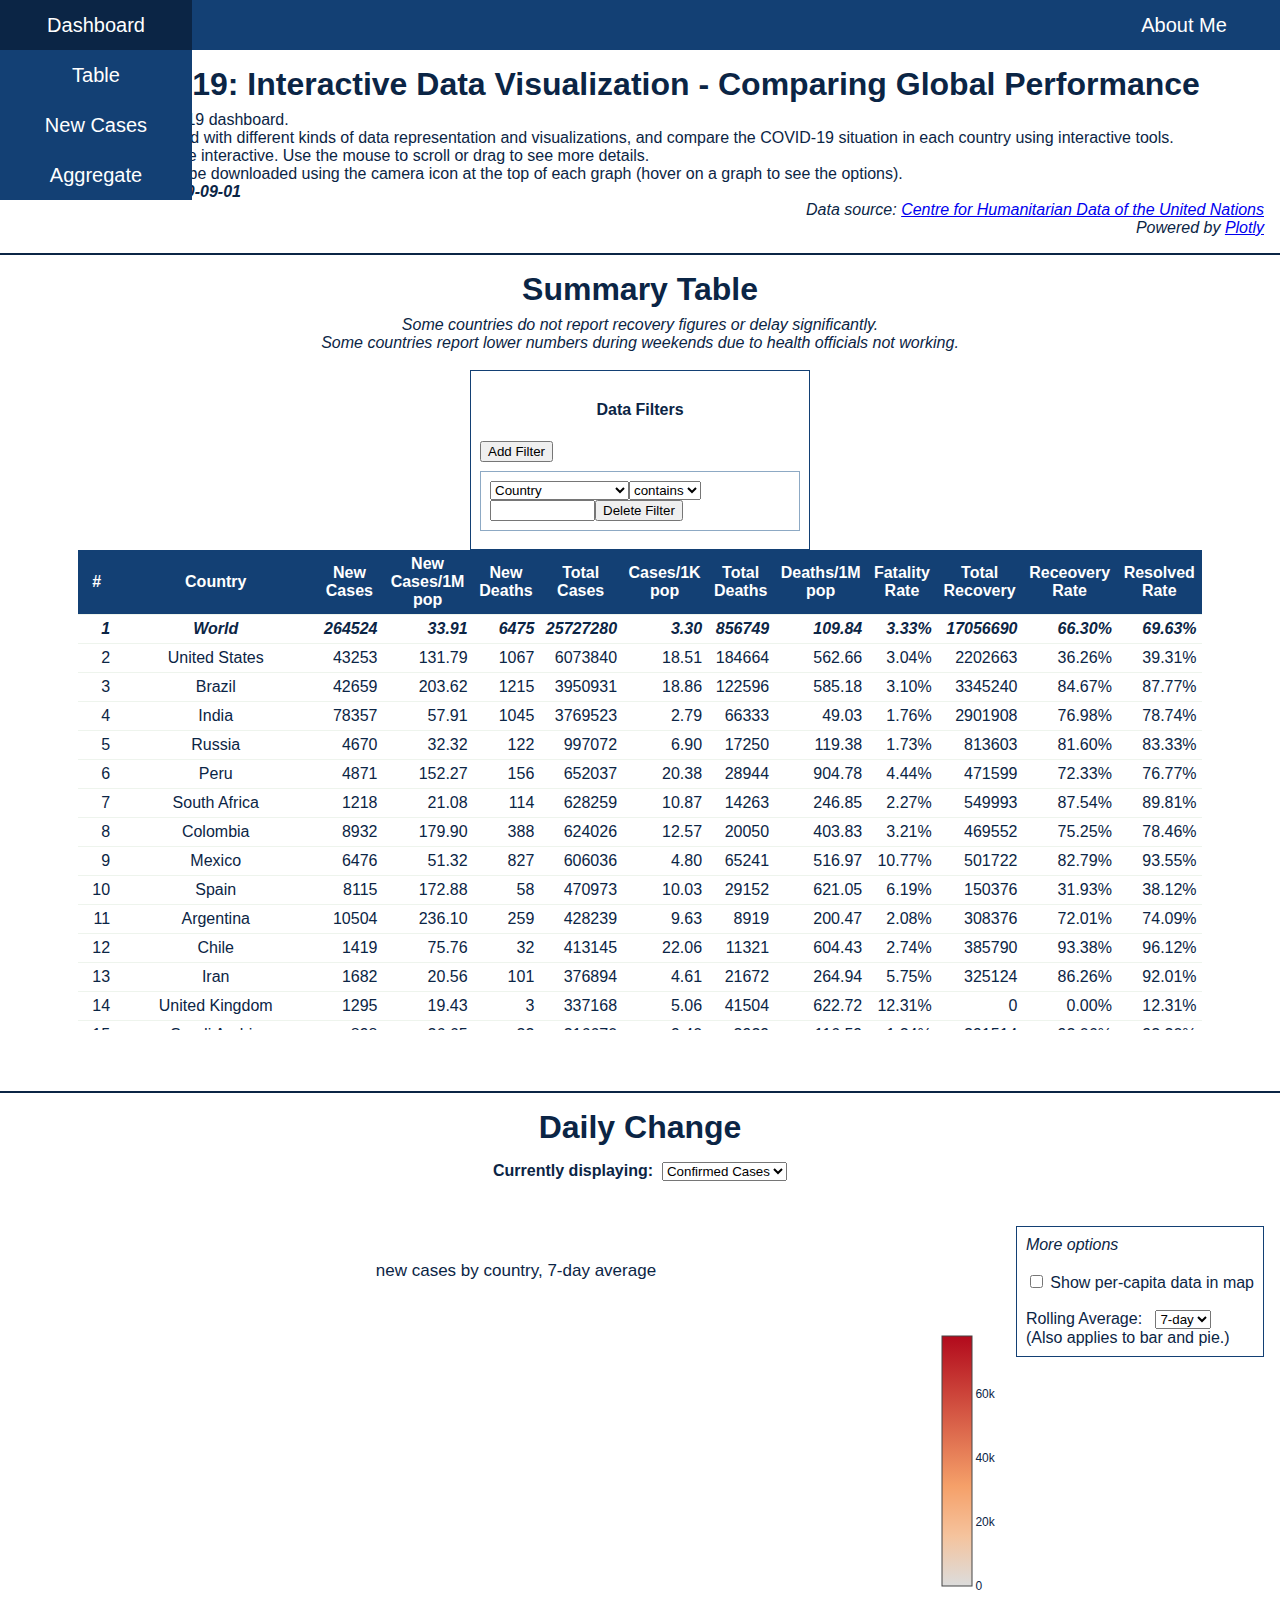
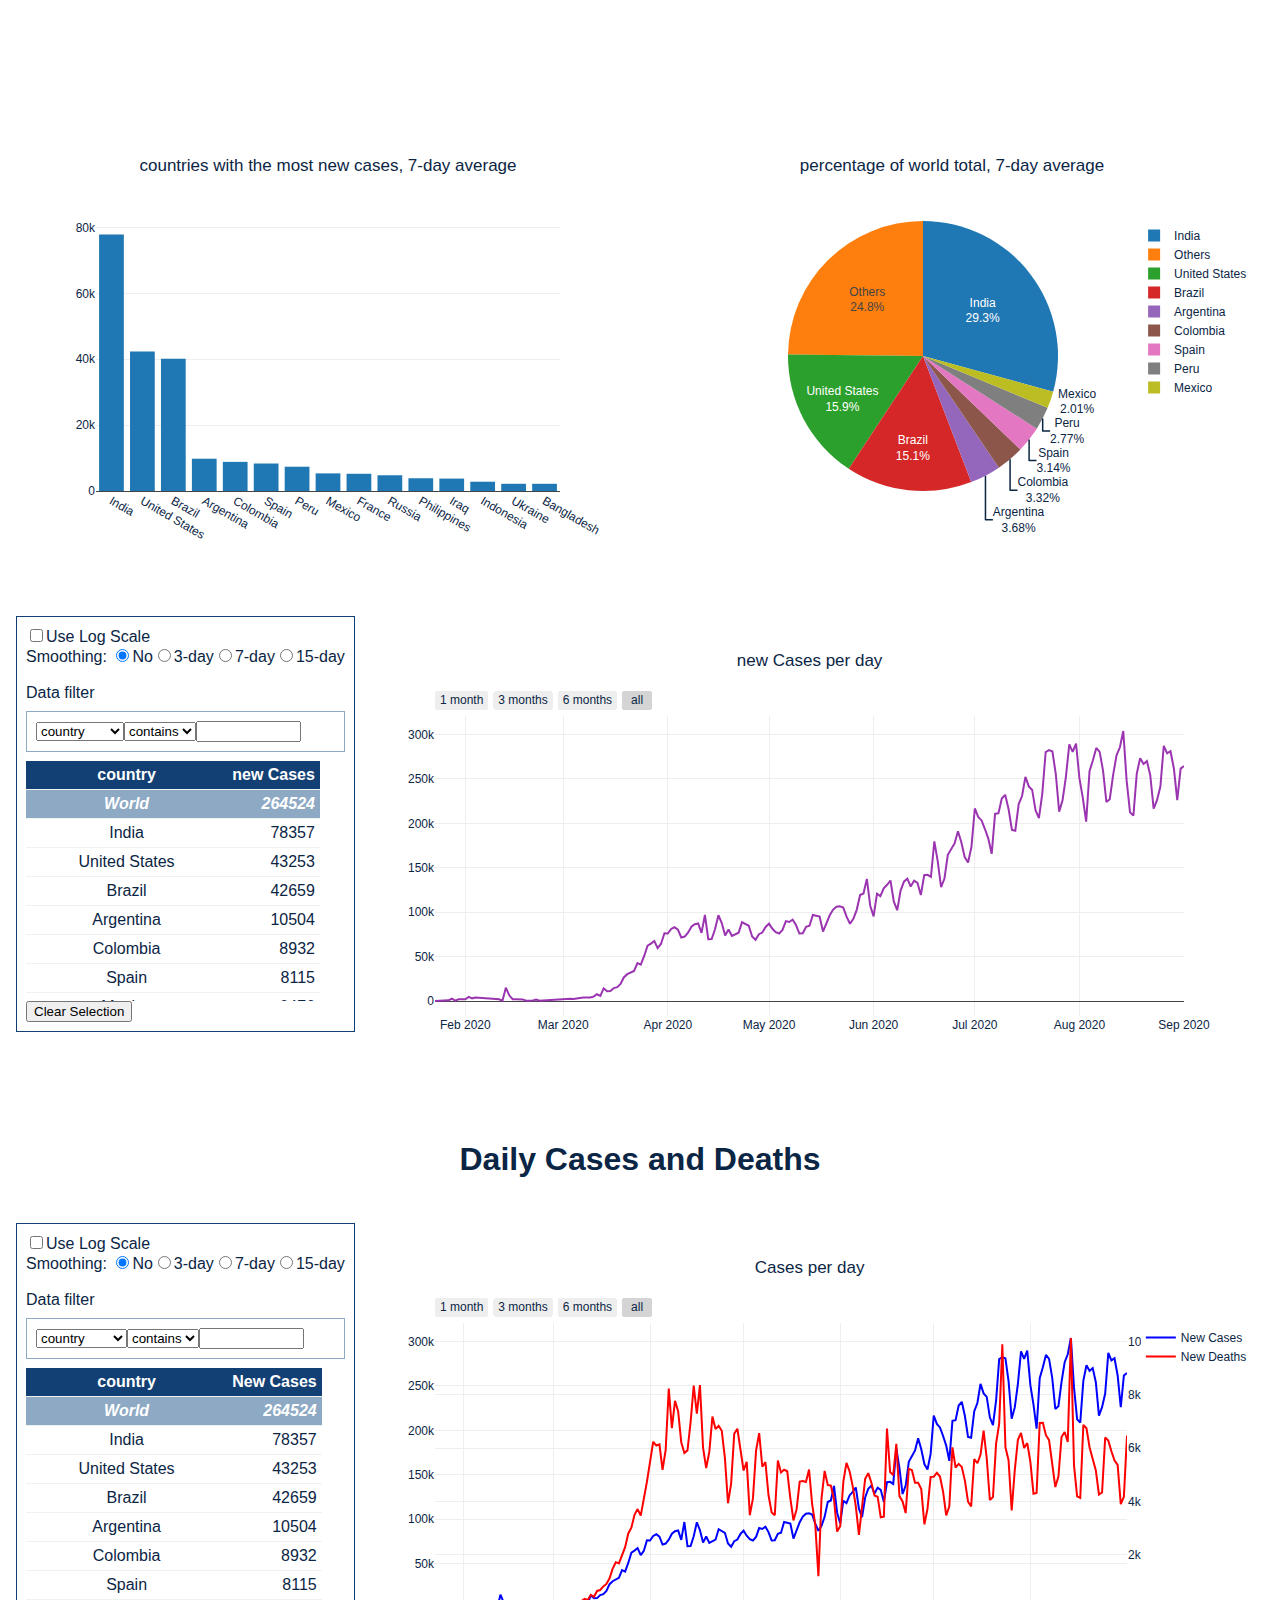
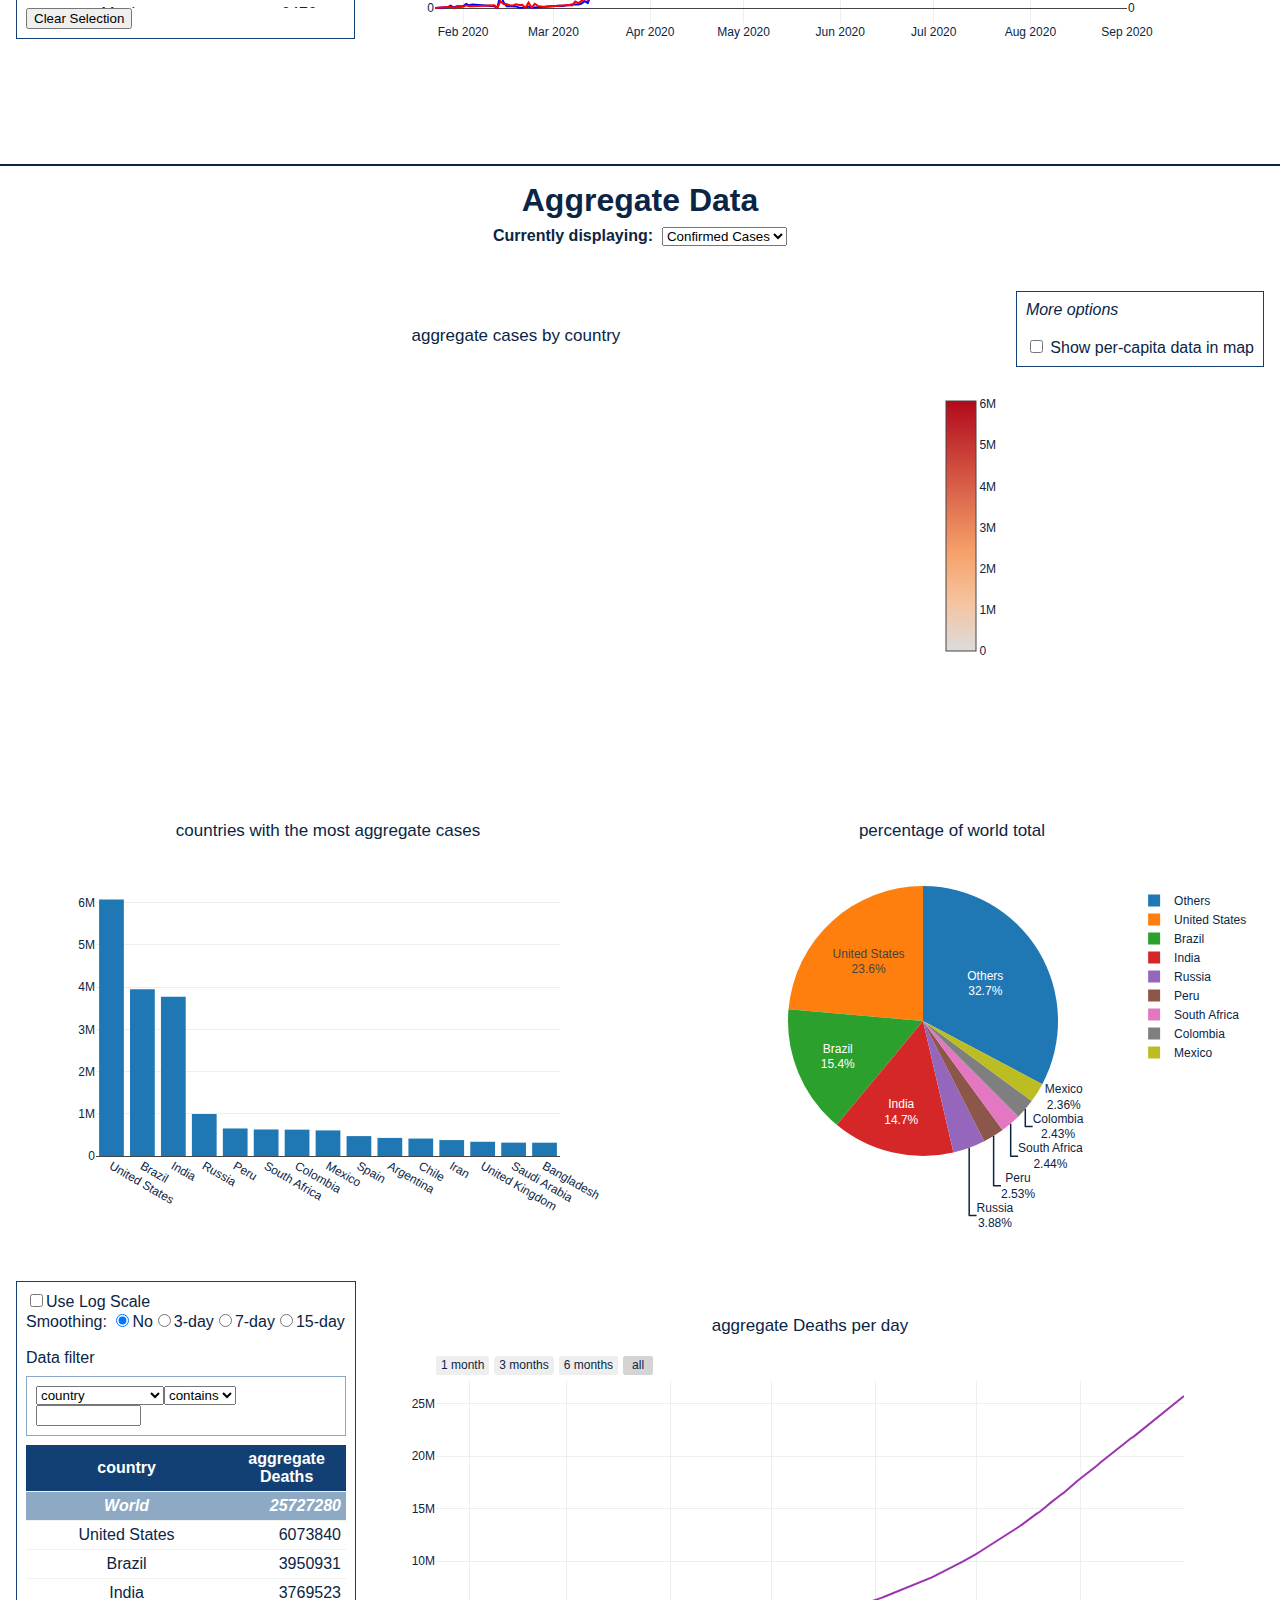
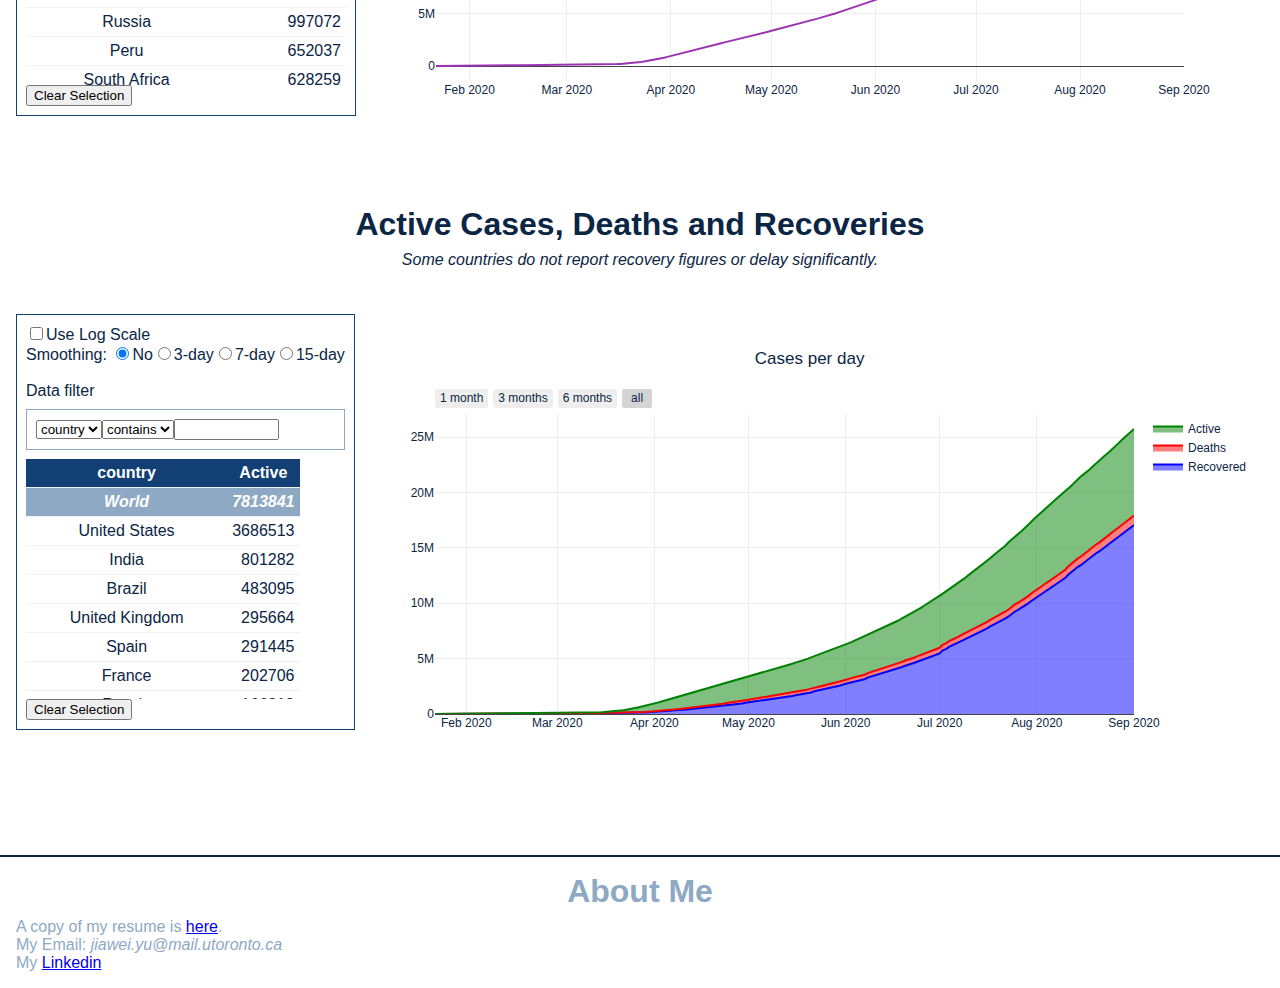
==== index.html @ 538306b4 "Update index.html" ====
<!DOCTYPE html>
<html lang="en">

<head>
    <meta charset="UTF-8">
    <meta name="description" content="Interactive COVID19 data visualization and comparison.">
    <meta name="keywords" content="COVID-19, COVID19, Coronavirus, dashboard, visualization">
    <meta name="author" content="Jiawei Yu">
    <meta name="viewport" content="width=device-width,initial-scale=1,maximum-scale=1,user-scalable=no">
    <link rel="icon" href="icon.png">

    <script src="covid/scripts/plotly-latest.min.js"></script>
    <script src="covid/scripts/helper-functions.js" defer></script>

    <script src="covid/scripts/data.js" defer></script>
    <script src="covid/scripts/view.js" defer></script>
    <script src="covid/scripts/control.js" defer></script>

    <script src="covid/data/data-collection.js" defer></script>
    <script src="covid/scripts/functions.js" defer></script>
    <script src="covid/scripts/dashboard.js" defer></script>
    <title>COVID Dashboard - Jiawei Yu</title>
</head>

<body>
    <div class='nav-menu'>
        <div class='dropdown'>
            <div class='menu-item dropdown-btn'><a href="#dashboard-header">Dashboard</a></div>

            <div class='dropdown-content'>
                <div class='menu-item'>
                    <a href="#section-table">Table</a>
                </div>
                <div class='menu-item'>
                    <a href="#new-cases-section">New Cases</a>
                </div>
                <div class='menu-item'>
                    <a href="#aggregate-cases-section">Aggregate</a>
                </div>
            </div>
        </div>

        <div class='menu-item flex-last'><a href="#about">About Me</a></div>
    </div>

    <section class='bottom-border content' id='dashboard-header'>
        <h1 class='text-center'>COVID-19: Interactive Data Visualization - Comparing Global Performance</h1>
        <div>
            Welcome to my COVID-19 dashboard. <br>
            Here you can play around with different kinds of data representation and visualizations,
            and compare the COVID-19 situation in each country using interactive tools. <br>
            Maps and line graphs are interactive. Use the mouse to scroll or drag to see more details. <br>
            Customized graphs can be downloaded using the camera icon at the top of each graph (hover on a graph to see
            the options).
        </div>
        <div class='text-italics text-bold' id='footer-1'></div>

        <div class='text-right text-italics'>
            Data source: <a href='https://data.humdata.org/'>Centre for Humanitarian Data of the United Nations</a>
        </div>
        <div class='text-right text-italics'>
            Powered by <a href='https://plotly.com/javascript/'>Plotly</a>
        </div>
    </section>


    <section class='bottom-border content' id='section-table'>
        <h1 class='text-center'>Summary Table</h1>
        <div class='text-center text-italics''>Some countries do not report recovery figures or delay significantly.</div>
        <div class=' text-center text-italics''>
            Some countries report lower numbers during weekends due to health officials not working.
        </div>

        <section class='config-table-area flex-display center'>
            <div class='graph-config' , id='summary-table-config'>
                <h4 style='text-align: center;'>Data Filters</h4>
                <div>
                    <button id='add-table-filter'>Add Filter</button>
                </div>
            </div>

            <div class='table-area scroll-y height480'>
                <table class='regions-table' id='summary-table'></table>
            </div>
        </section>
    </section>


    <!-- New Cases -->
    <section class='bottom-border content' id='new-cases-section'>
        <h1 class='text-center'>Daily Change</h1>

        <div class='text-bold center top-bottom-margin'>
            Currently displaying: &nbsp;
            <select id='new-cases-section-select'>
                <option value='confirmed' selected>Confirmed Cases</option>
                <option value='deaths'>Deaths</option>
            </select>
        </div>

        <section class='plotting flex-display'>
            <div class='flex-grow' id='new-cases-choropleth'></div>

            <div class='graph-config'>
                <div class='text-italics'>
                    More options
                </div>
                <br>
                <div>
                    <input id='new-cases-per-capita-toggle' type='checkbox'>
                    <label for='new-cases-per-capita-toggle'>Show per-capita data in map</label>
                    </input>
                </div>
                <br>
                <div>
                    Rolling Average: &nbsp;
                    <select id='new-cases-smoothing-select'>
                        <option value='7' selected>7-day</option>
                        <option value='1'>No</option>
                    </select> <br>
                    (Also applies to bar and pie.)
                </div>
            </div>
        </section>

        <section class='plotting flex-display'>
            <div class='flex-grow' id='new-cases-bar'></div>
            <div class='flex-grow' id='new-cases-pie'></div>
        </section>

        <section class="plotting flex-display">
            <div class='graph-config' id='new-cases-graph-options'></div>
            <div class='flex-grow height480' id='new-cases-lines'></div>
        </section>

        <h1 class='text-center'>Daily Cases and Deaths</h1>
        <section class="plotting flex-display">
            <div class='graph-config' id='new-cases-multi-lines-graph-options'></div>
            <div class='flex-grow height480' id='new-cases-multi-lines'></div>
        </section>

    </section>


    <!-- Aggregate Cases -->
    <section class='bottom-border content' id='aggregate-cases-section'>
        <h1 class='text-center'>Aggregate Data</h1>

        <div class='text-bold center'>
            Currently displaying: &nbsp;
            <select id='aggregate-cases-section-select'>
                <option value='confirmed' selected>Confirmed Cases</option>
                <option value='deaths'>Deaths</option>
            </select>
        </div>

        <section class='plotting flex-display'>
            <div class='flex-grow' id='aggregate-cases-choropleth'></div>

            <div class='graph-config'>
                <div class='text-italics'>
                    More options
                </div>
                <br>
                <div>
                    <input id='aggregate-cases-per-capita-toggle' type='checkbox'>
                    <label for='aggregate-cases-per-capita-toggle'>Show per-capita data in map</label>
                    </input>
                </div>
            </div>
        </section>

        <section class='plotting flex-display'>
            <div class='flex-grow' id='aggregate-cases-bar'></div>
            <div class='flex-grow' id='aggregate-cases-pie'></div>
        </section>

        <section class="plotting flex-display">
            <div class='graph-config' id='aggregate-cases-graph-options'></div>
            <div class='flex-grow height480' id='aggregate-cases-lines'></div>
        </section>

        <h1 class='text-center'>Active Cases, Deaths and Recoveries</h1>
        <div class='text-center text-italics''>Some countries do not report recovery figures or delay significantly.</div>
        <section class="plotting flex-display">
            <div class=' graph-config' id='aggregate-cases-multi-lines-graph-options'></div>
            <div class='flex-grow height480' id='aggregate-cases-multi-lines'></div>
        </section>

    </section>


    <!-- About -->
    <section class='content about' id='about'>
        <h1 class='text-center'>About Me</h1>
        A copy of my resume is <a href='Resume.pdf' target="_blank">here</a>.
        <br>
        My Email: <span class='text-italics'> jiawei.yu@mail.utoronto.ca</span>
        <br>
        My <a href='https://www.linkedin.com/in/charlieyu7/' target="_blank">Linkedin</a>
    </section>

</body>

<link rel="stylesheet" href="css/styles.css">
<link rel="stylesheet" href="css/menu.css">
<link rel="stylesheet" href="css/covid.css">

</html>
---- css/styles.css ----
:root {
    --color-1: #0B2545;
    --color-2: #13315C;
    --color-3: #134074;
    --color-4: #8DA9C4;
    --color-5: #EEf4ED;
}

body {
    background: white;
    color: var(--color-1);
    font-family: -apple-system, BlinkMacSystemFont, 'Segoe UI', Roboto, Oxygen, Ubuntu, Cantarell, 'Open Sans', 'Helvetica Neue', sans-serif;
    margin: 0 0 0 0;
    padding: 0 0 0 0;
}

.content {
    padding: 1rem 1rem 1rem 1rem;
    z-index: 1;
}

:target {
    padding-top: 50px;
}

#about {
    color: var(--color-4);
    padding-top: 1rem;
}

h1 {
    margin-top: 0;
    margin-bottom: 0.5rem;
}

.text-center {
    text-align: center;
}

.text-right{
    text-align: right;
}

.text-italics {
    font-style: italic;
}

.text-bold {
    font-weight: bold;
}

.flex-display{
    display: flex;
    flex-wrap: wrap;
    align-items: flex-start;
}

.flex-grow{
    flex-grow: 1;
    flex-shrink: 1;
    flex-basis: 480px;
}

.scroll-y {
    overflow-y: scroll;
}

.height240 {
    height: 240px;
}

.height320 {
    height: 320px;
}

.height480 {
    height: 480px;
}

.bottom-border{
    border-bottom: solid;
    border-color: var(--color-1);
    border-width: 2px;
}

.top-bottom-margin {
    margin: 1rem 0 1rem 0;
}
---- css/menu.css ----
.nav-menu {
    background-color: var(--color-3);
    width: 100%;
    height: 50px;
    position: sticky;
    overflow: visible;
    top: 0;
    display: flex;
    z-index: 2;
}

.menu-item {
    text-align: center;
    font-size: 20px;
    line-height: 50px;
    padding-left: 1rem;
    padding-right: 1rem;
}

@media (hover: hover){
    .menu-item {
        width: 10rem;
    }

    .dropdown-content {
        display: none;
        position: absolute;
        flex-direction: column;
        background-color: var(--color-3);
    }

    .dropdown:hover .dropdown-content {
        display: block;
    }
}

@media (hover: none) and (min-width: 720px) {
    .menu-item {
        padding-left: 1.5rem;
        padding-right: 1.5rem;
    }

    .dropdown {
        display: flex;
    }

    .dropdown-content {
        display: block;
        display: flex;
        flex-direction: row;
        background-color: var(--color-3);
    }
}

@media (hover: none) and (max-width: 720px) {
    .dropdown-content {
        display: none;
    }
}

.flex-last {
    margin-left: auto;
}

.menu-item a:link, .menu-item a:visited{
    position: relative;
    color: white;
    background-color: transparent;
    text-decoration: none;
    display: block;
}

.menu-item:hover{
    background-color: var(--color-1);
}
---- css/covid.css ----
:root {
    --color-1: #0B2545;
    --color-2: #13315C;
    --color-3: #134074;
    --color-4: #8DA9C4;
    --color-5: #EEf4ED;
}

.center {
    display: flex;
    align-items: center;
    justify-content: center;
}

.plotting {
    margin-top: 5vh;
    margin-bottom: 5vh;
}

.config-table-area {
    margin-bottom: 5vh;
    margin-top: 2vh;
}

.graph-config {
    border: solid;
    border-width: 1px;
    border-color: var(--color-3);
    padding: 1vh;
    max-width: 320px;
}

.table-control {
    border: solid;
    border-width: 1px;
    padding: 1vh;
    margin-top: 1vh;
    margin-bottom: 1vh;
    border-color: var(--color-4);
}

.table-area {
    width: 90%;
}

th {
    cursor: pointer;
    background-color: var(--color-3);
    color: white;
    margin-top: 2%;
    position: sticky;
    top: 0;
}

td {
    white-space: pre;
}

th:hover{
    background-color: var(--color-1);
}

.region-button:hover{
    background-color: var(--color-5);
}

.region-button-clicked {
    background-color: var(--color-4);
    color: white;
}

table {
    border-spacing: 0;
}

th, td {
    padding: 5px;
    border-bottom: solid;
    border-bottom-width: 0.5px;
    border-bottom-color: var(--color-5);

    /*border-right: solid;
    border-right-width: 0.2px;
    border-right-color: var(--color-5); */
}
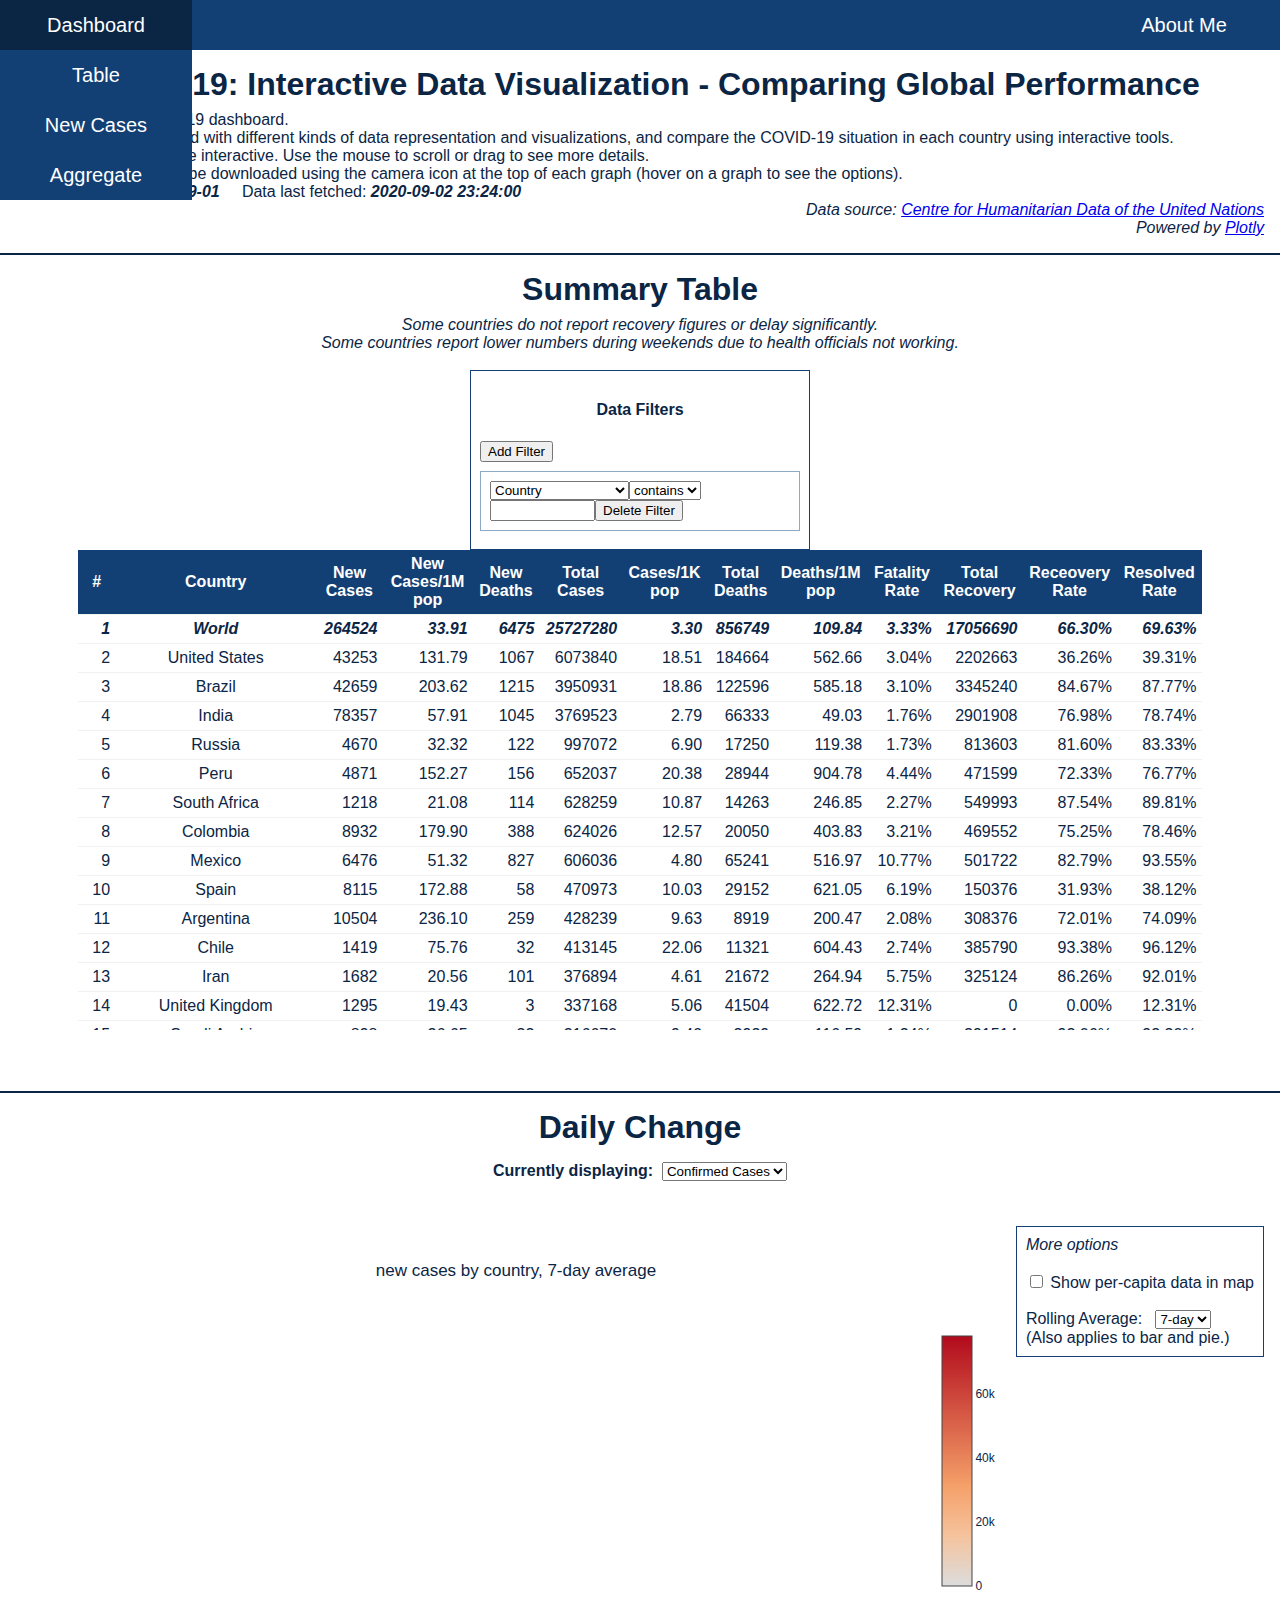
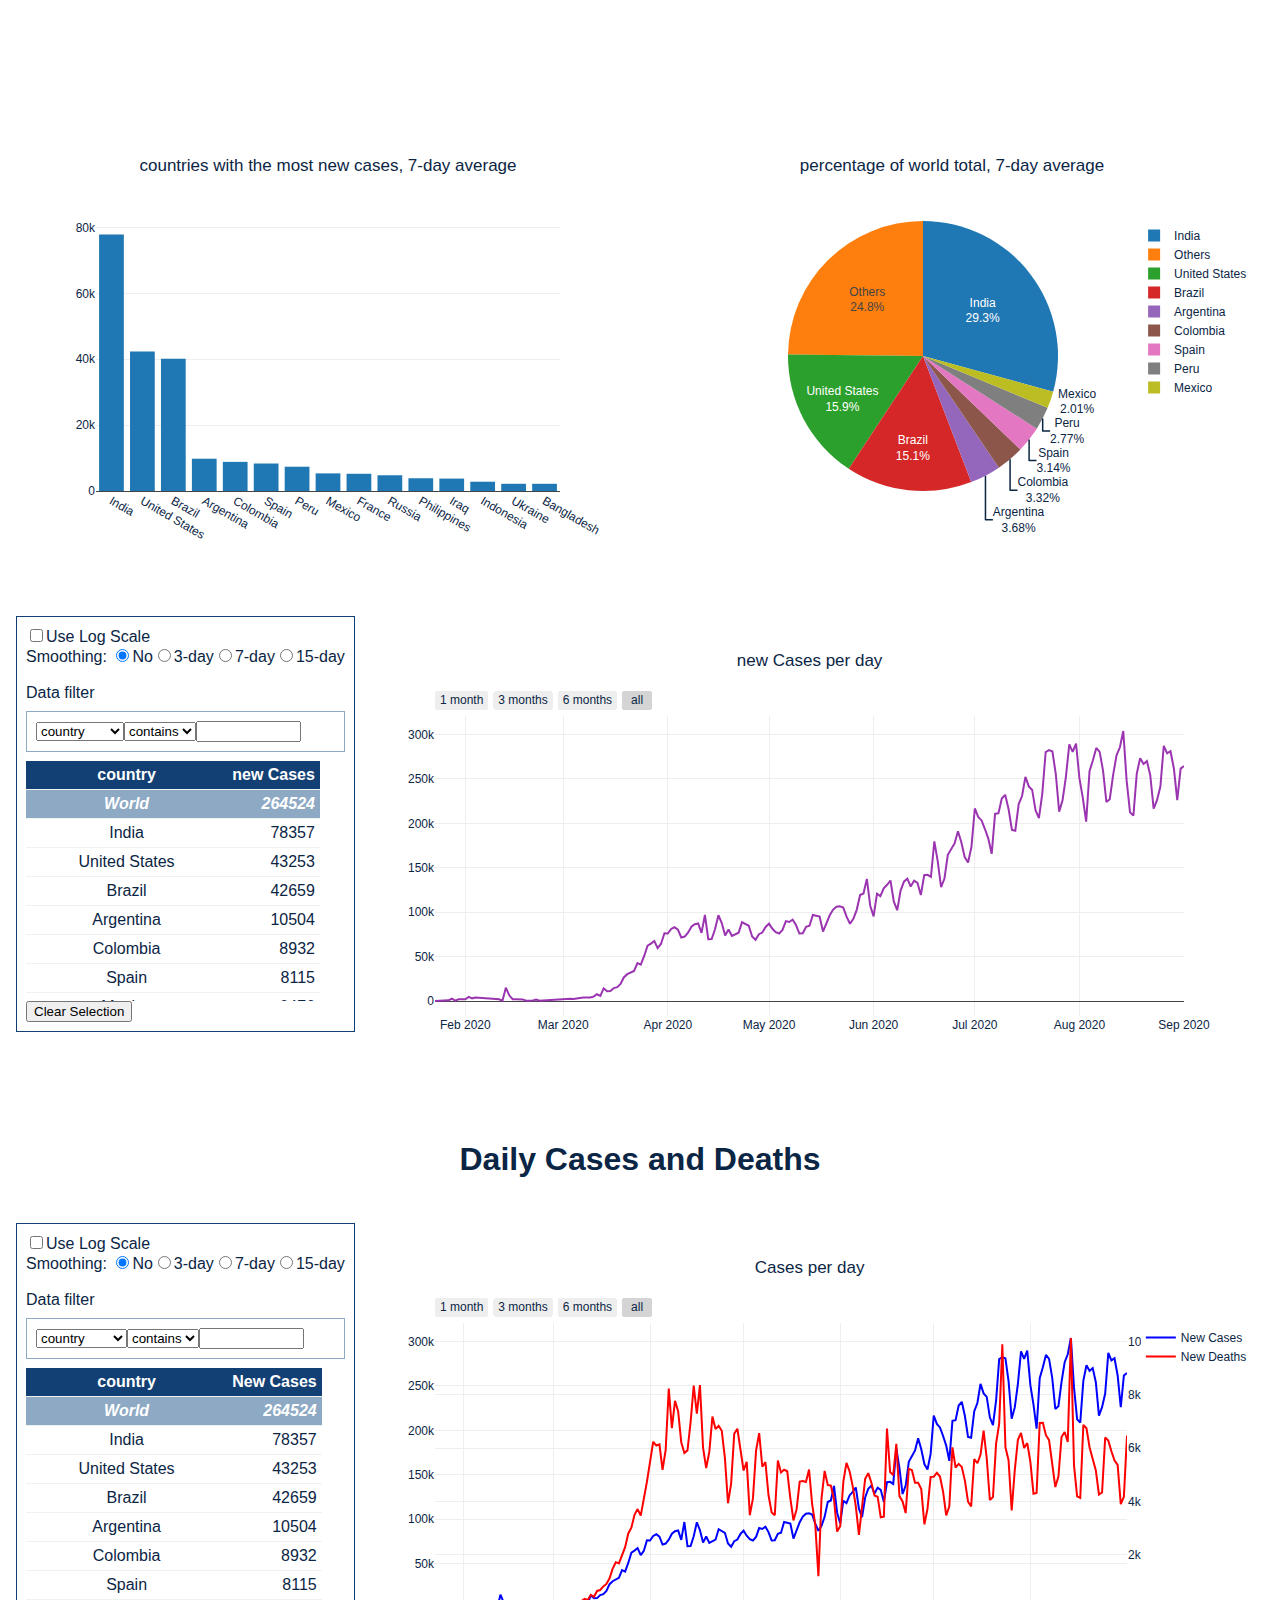
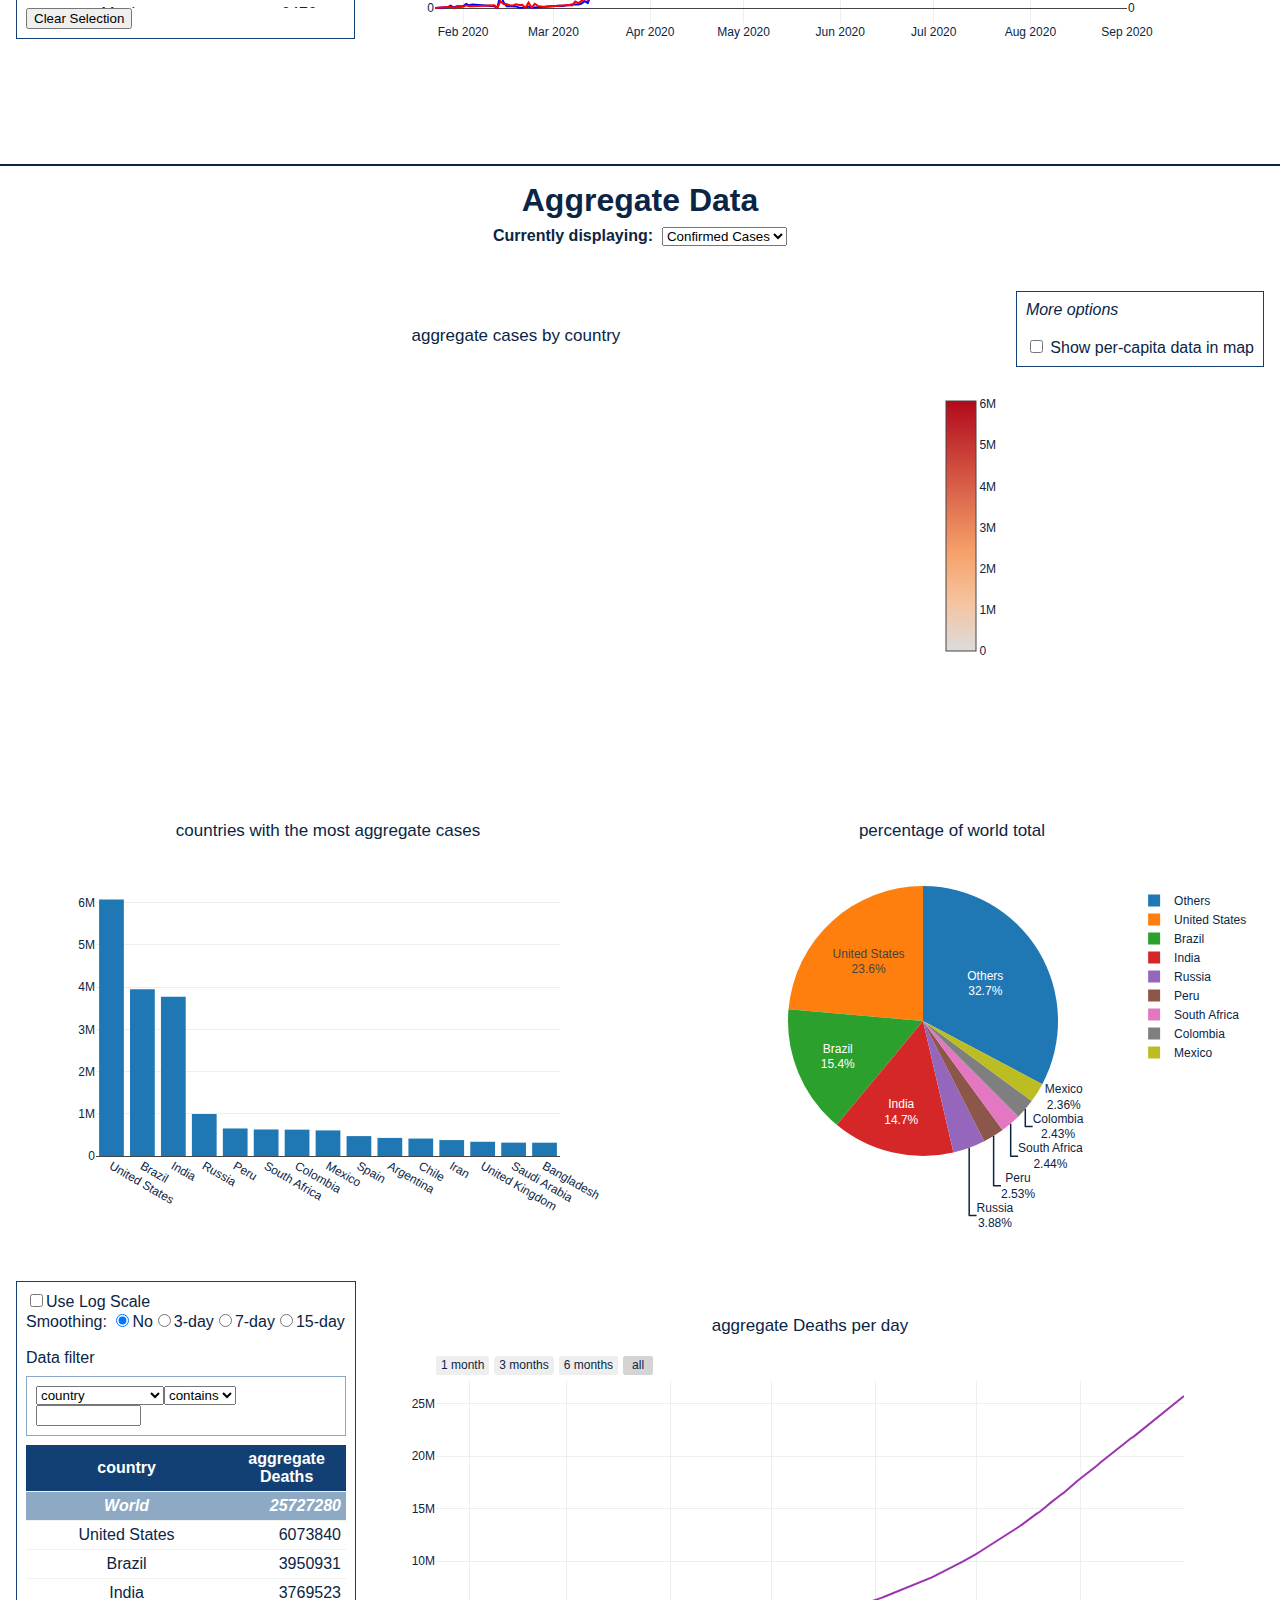
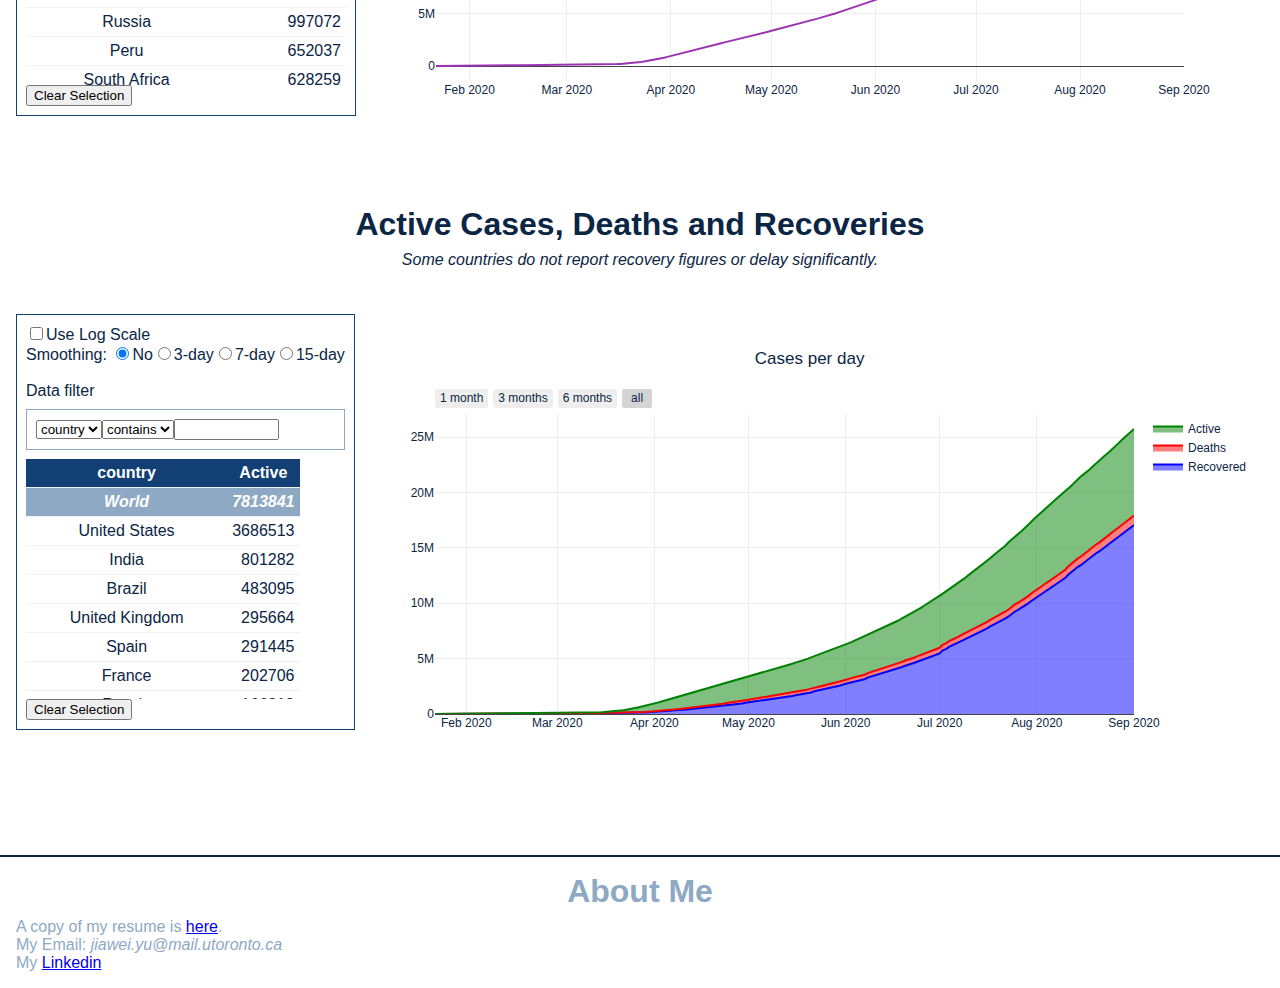
==== commit 79ef9f0c: "add data fetch time" ====
--- a/index.html
+++ b/index.html
@@ -53,7 +53,8 @@
             Customized graphs can be downloaded using the camera icon at the top of each graph (hover on a graph to see
             the options).
         </div>
-        <div class='text-italics text-bold' id='footer-1'></div>
+        New cases as of <span class='text-italics text-bold' id='footer-1'></span> &nbsp; &nbsp;
+        Data last fetched: <span class='text-italics text-bold' id='footer-2'></span>
 
         <div class='text-right text-italics'>
             Data source: <a href='https://data.humdata.org/'>Centre for Humanitarian Data of the United Nations</a>
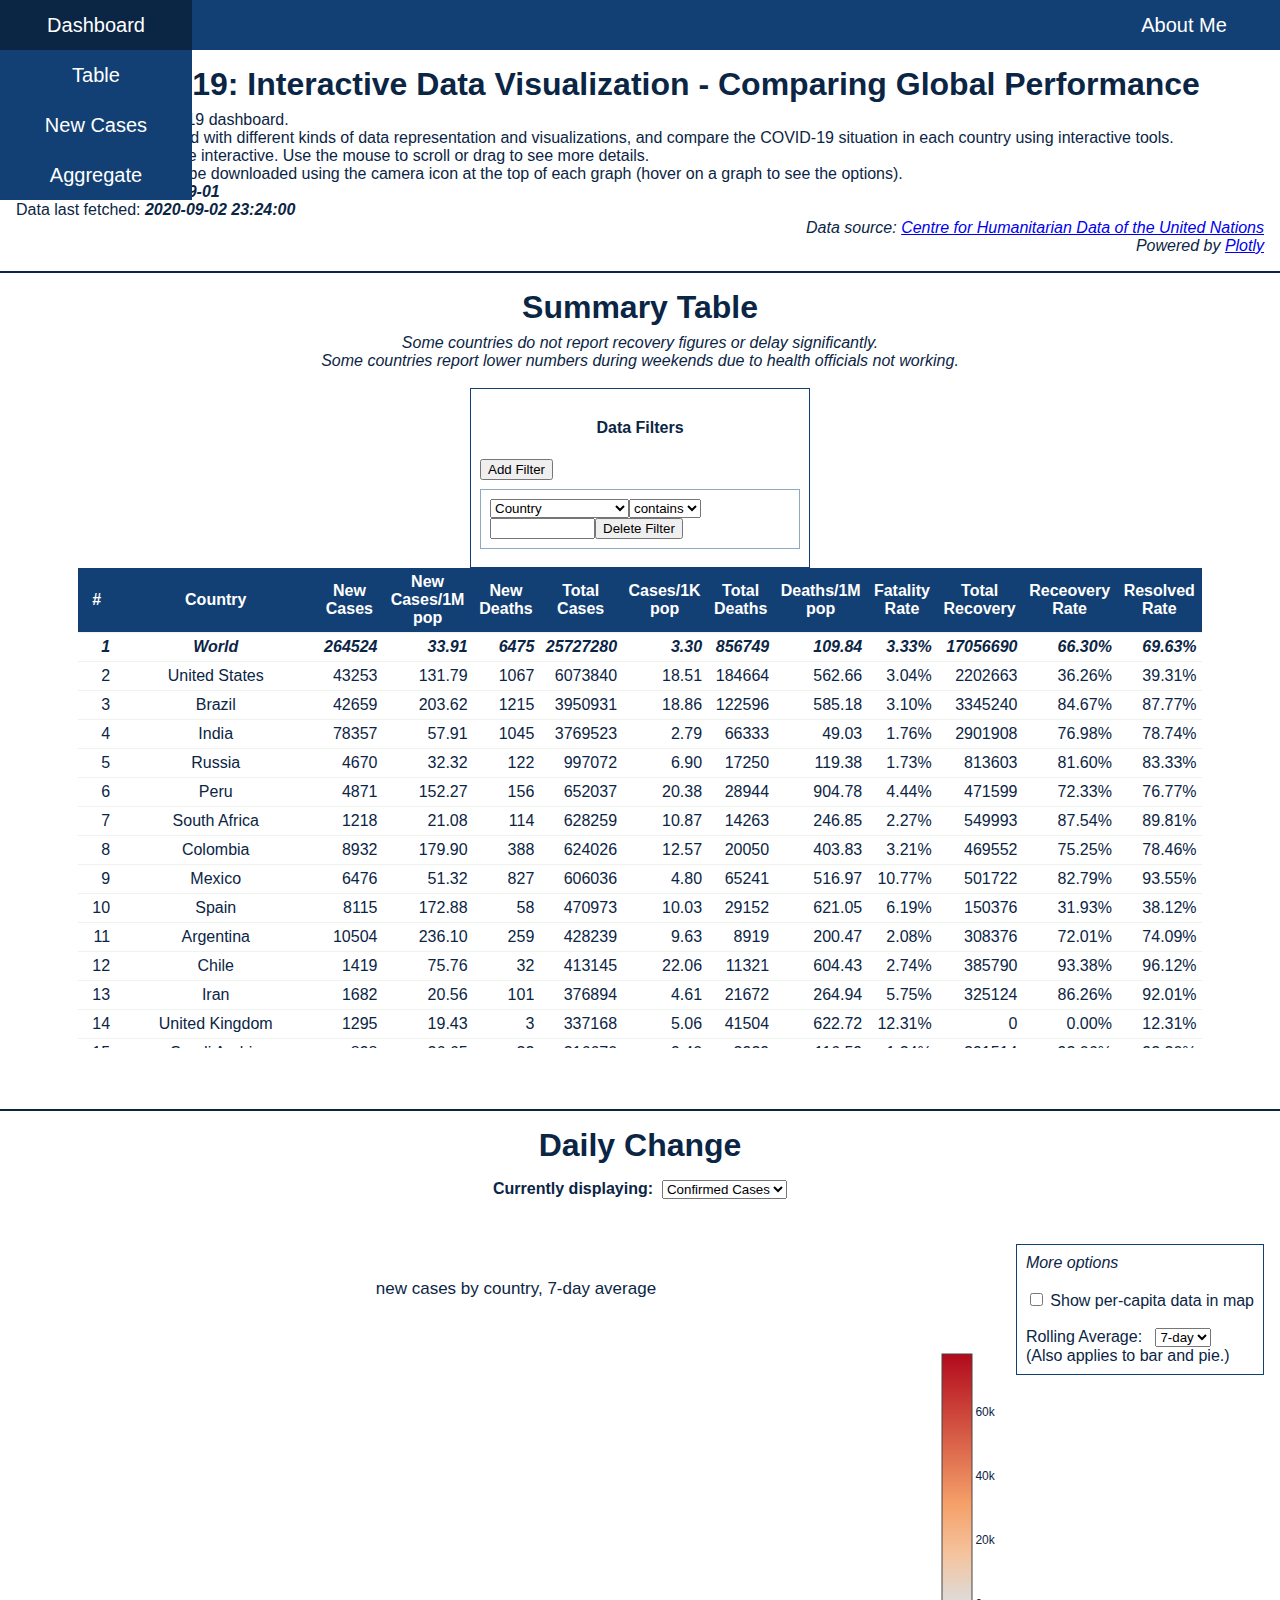
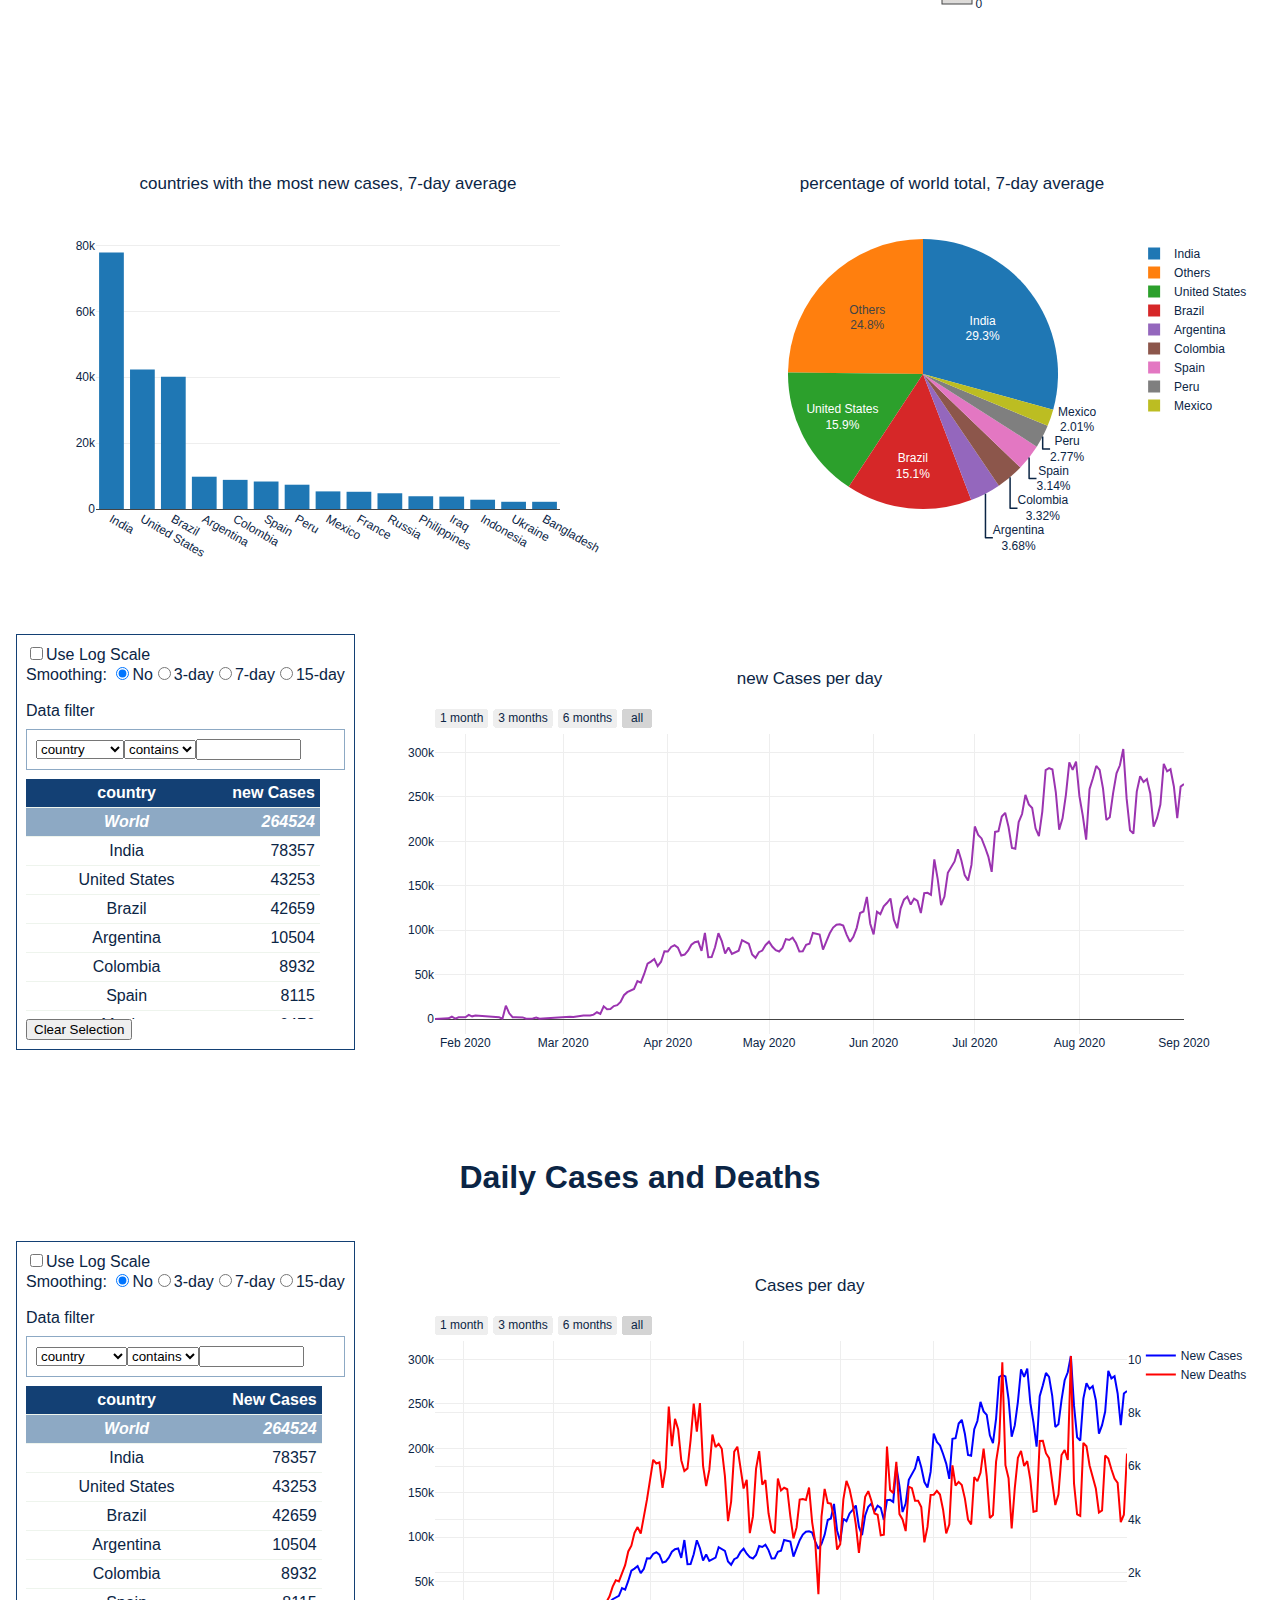
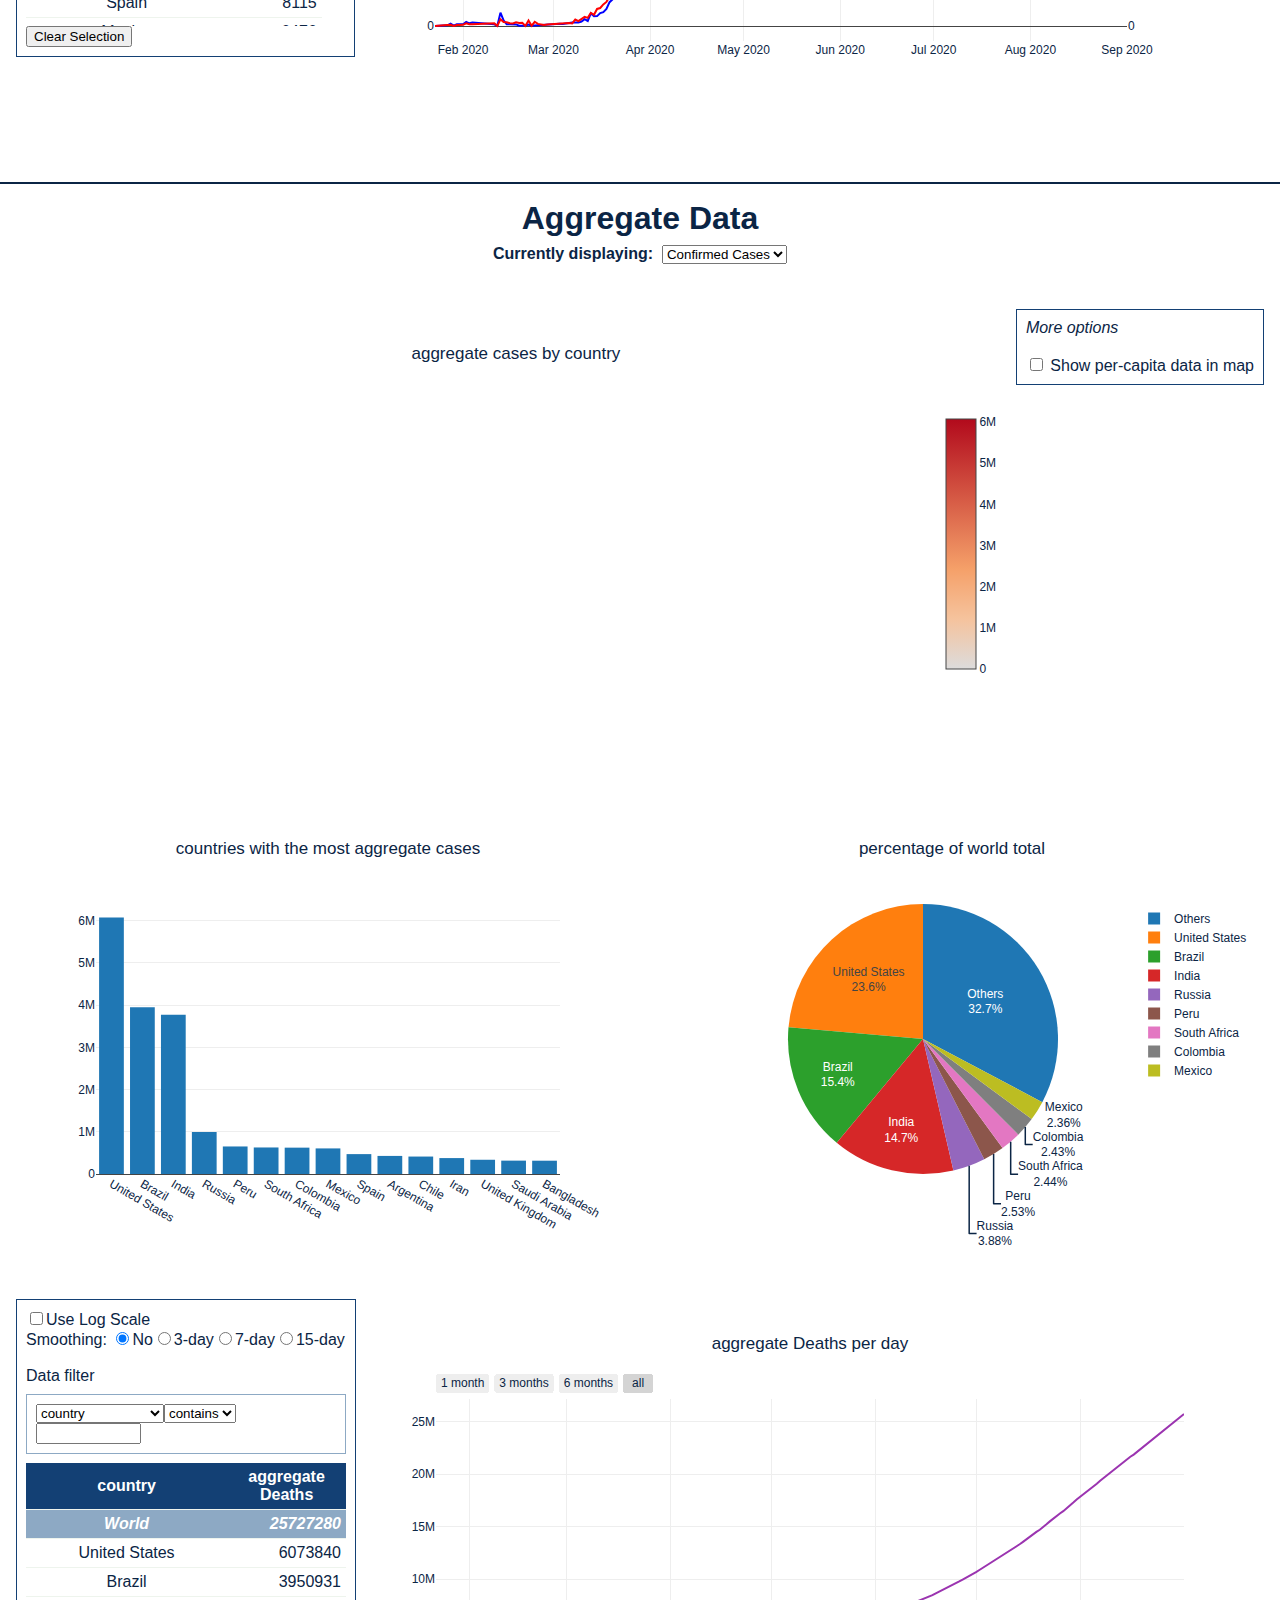
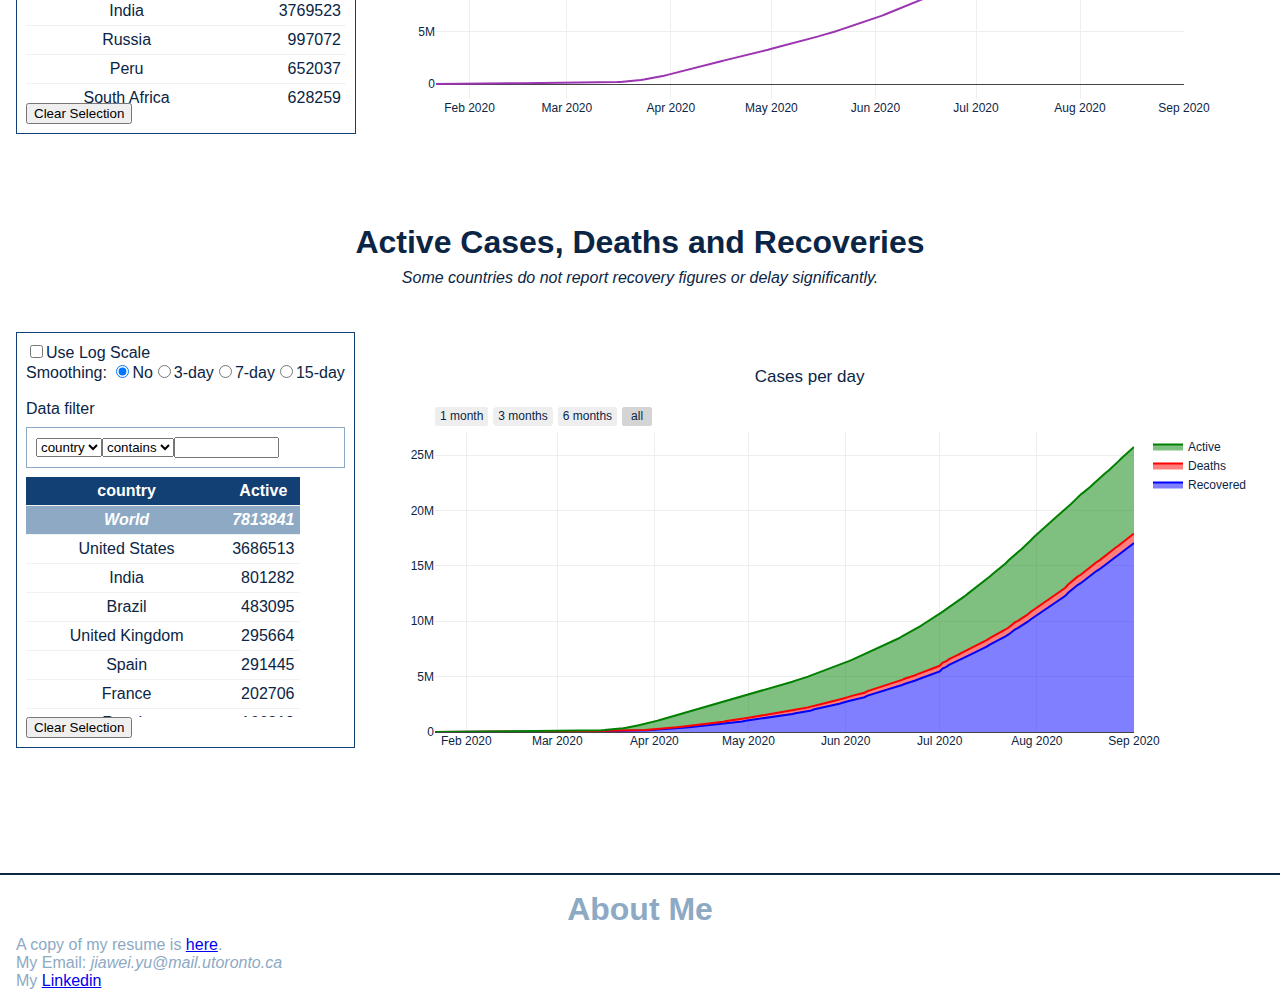
==== commit 5ba9cd39: "Update index.html" ====
--- a/index.html
+++ b/index.html
@@ -53,7 +53,7 @@
             Customized graphs can be downloaded using the camera icon at the top of each graph (hover on a graph to see
             the options).
         </div>
-        New cases as of <span class='text-italics text-bold' id='footer-1'></span> &nbsp; &nbsp;
+        New cases as of <span class='text-italics text-bold' id='footer-1'></span> <br>
         Data last fetched: <span class='text-italics text-bold' id='footer-2'></span>
 
         <div class='text-right text-italics'>
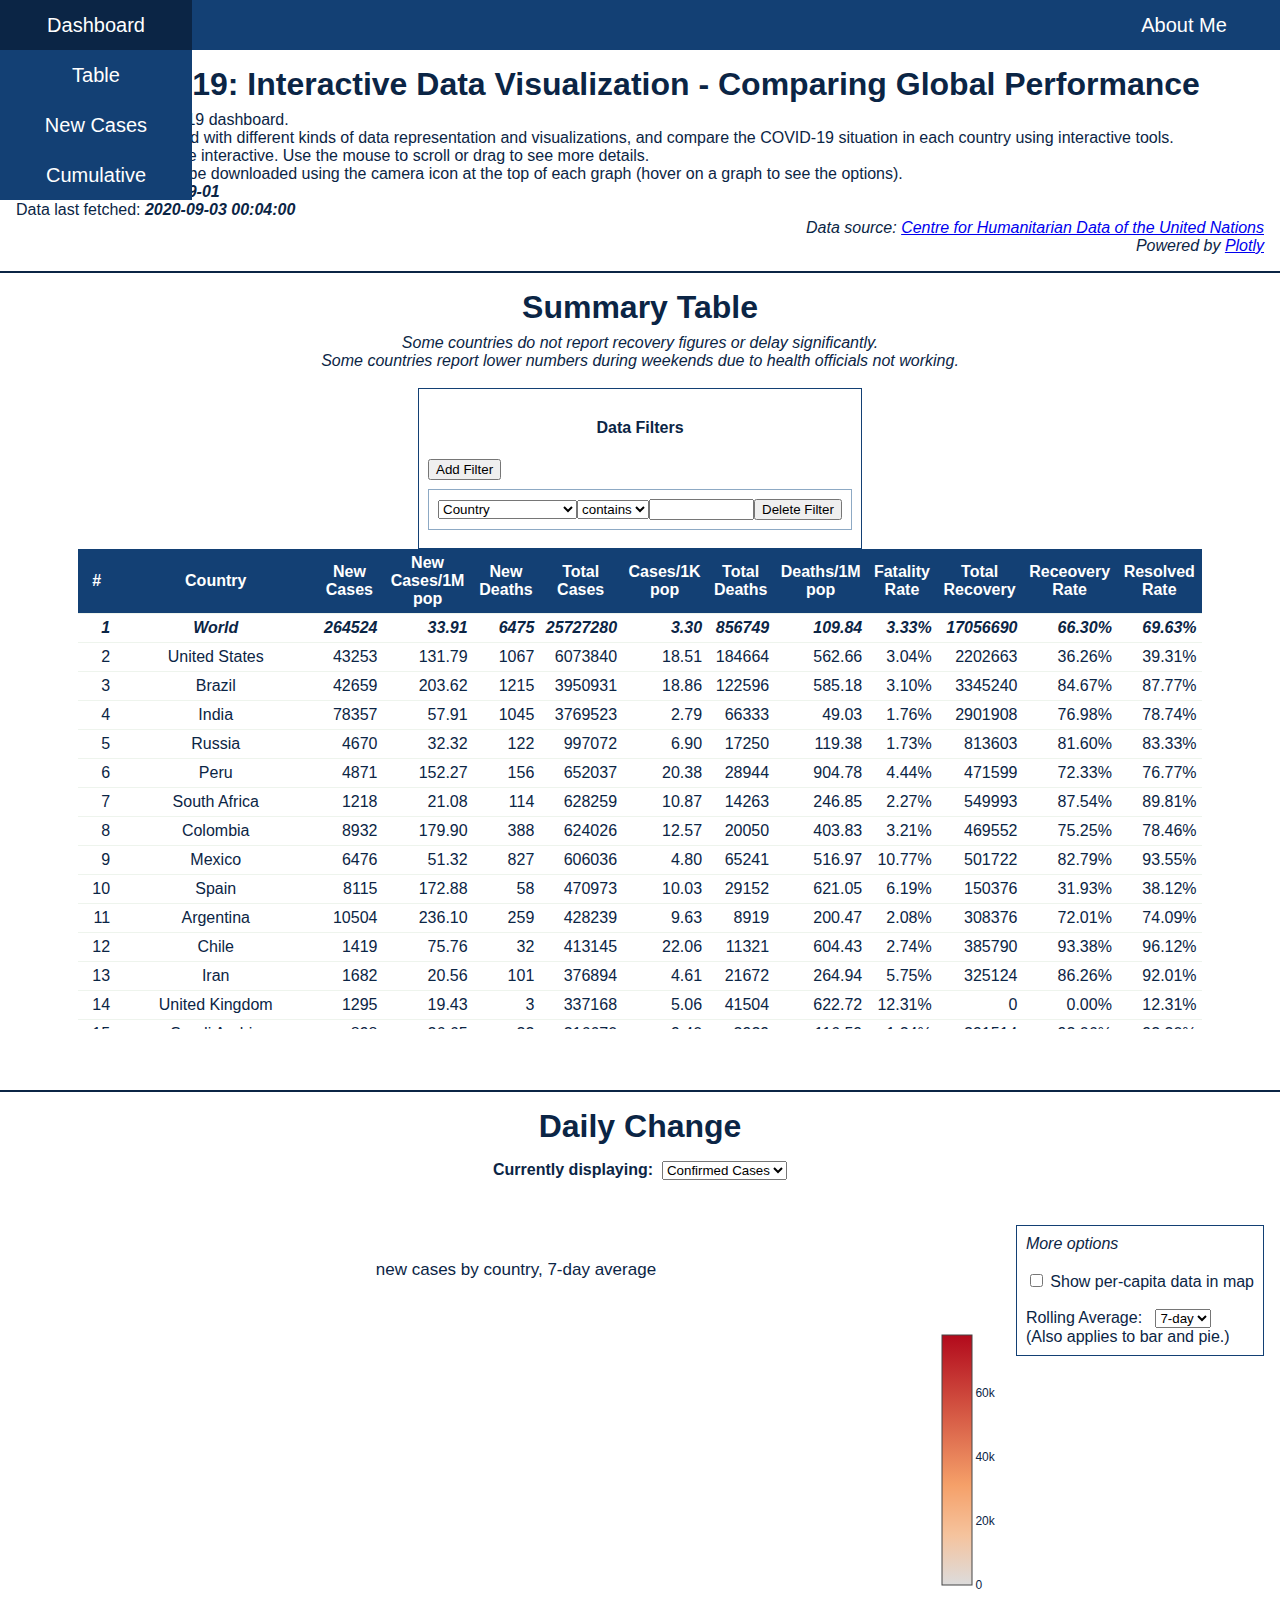
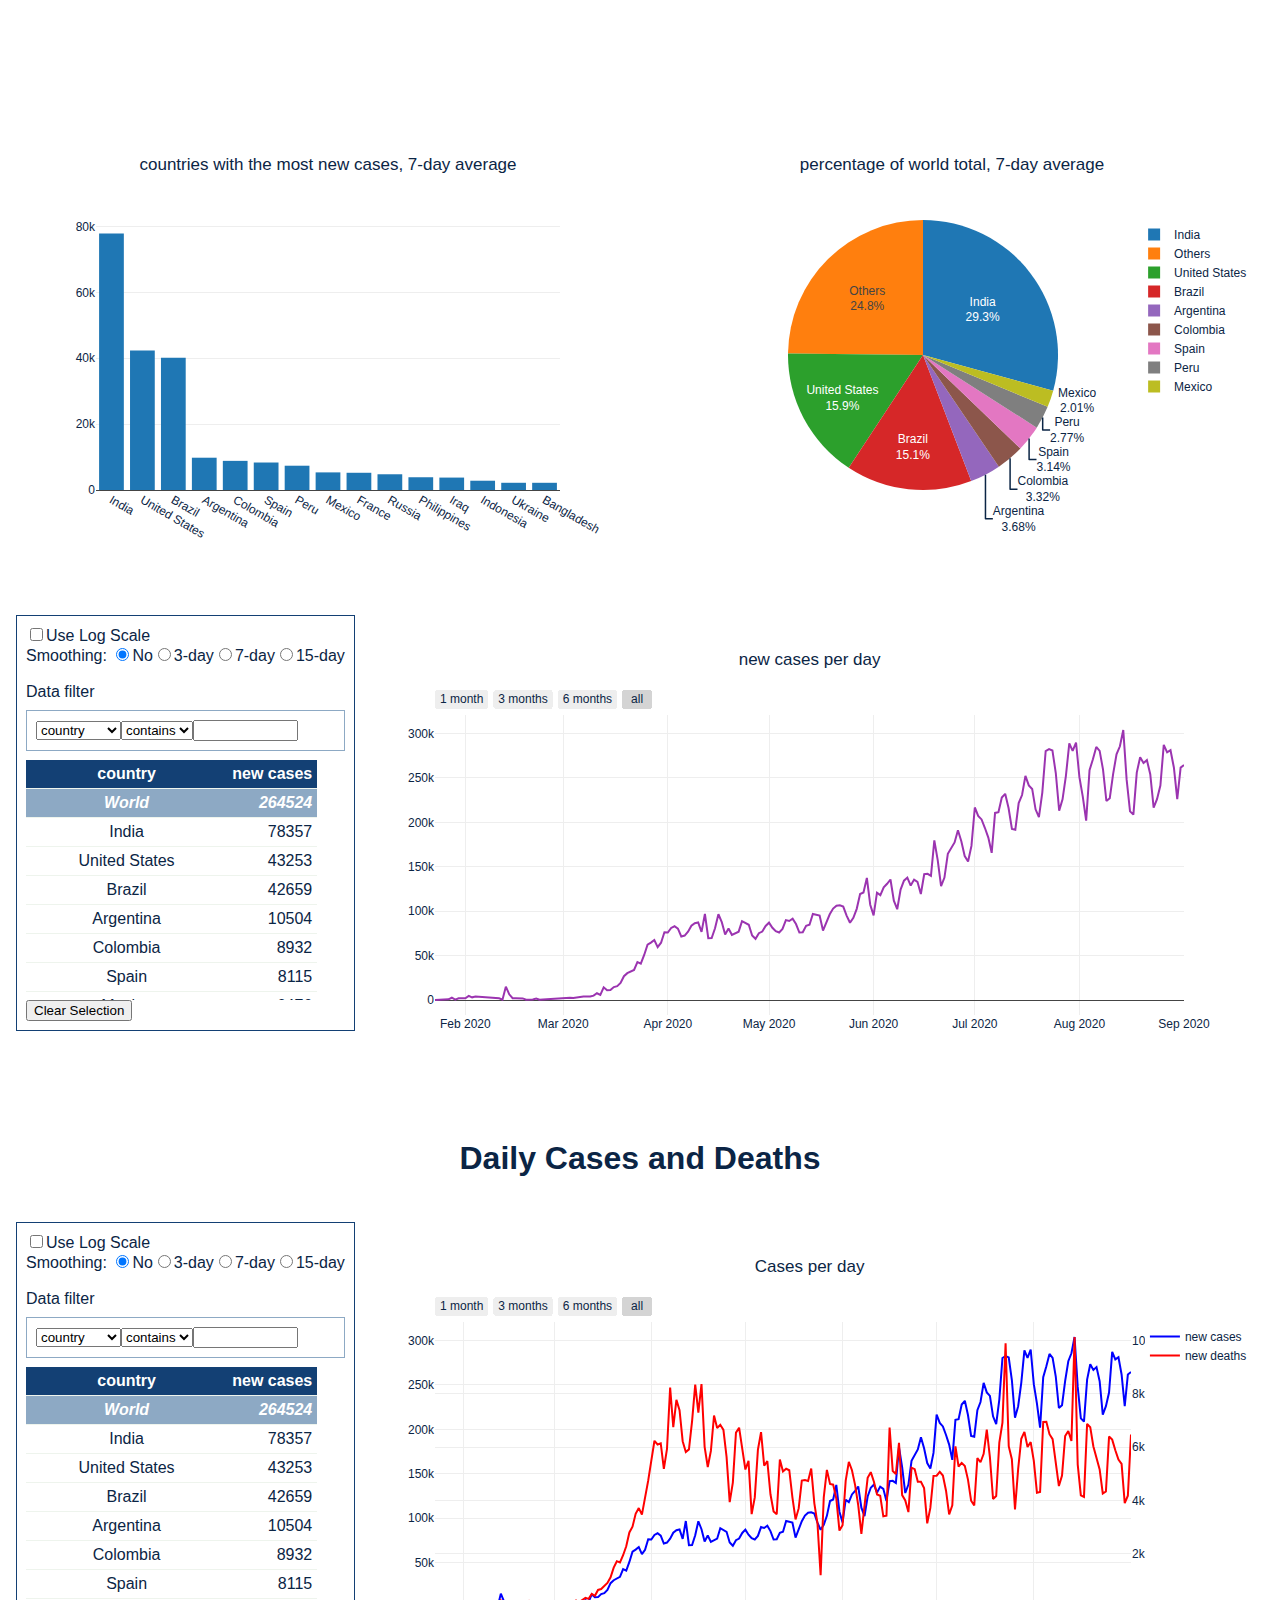
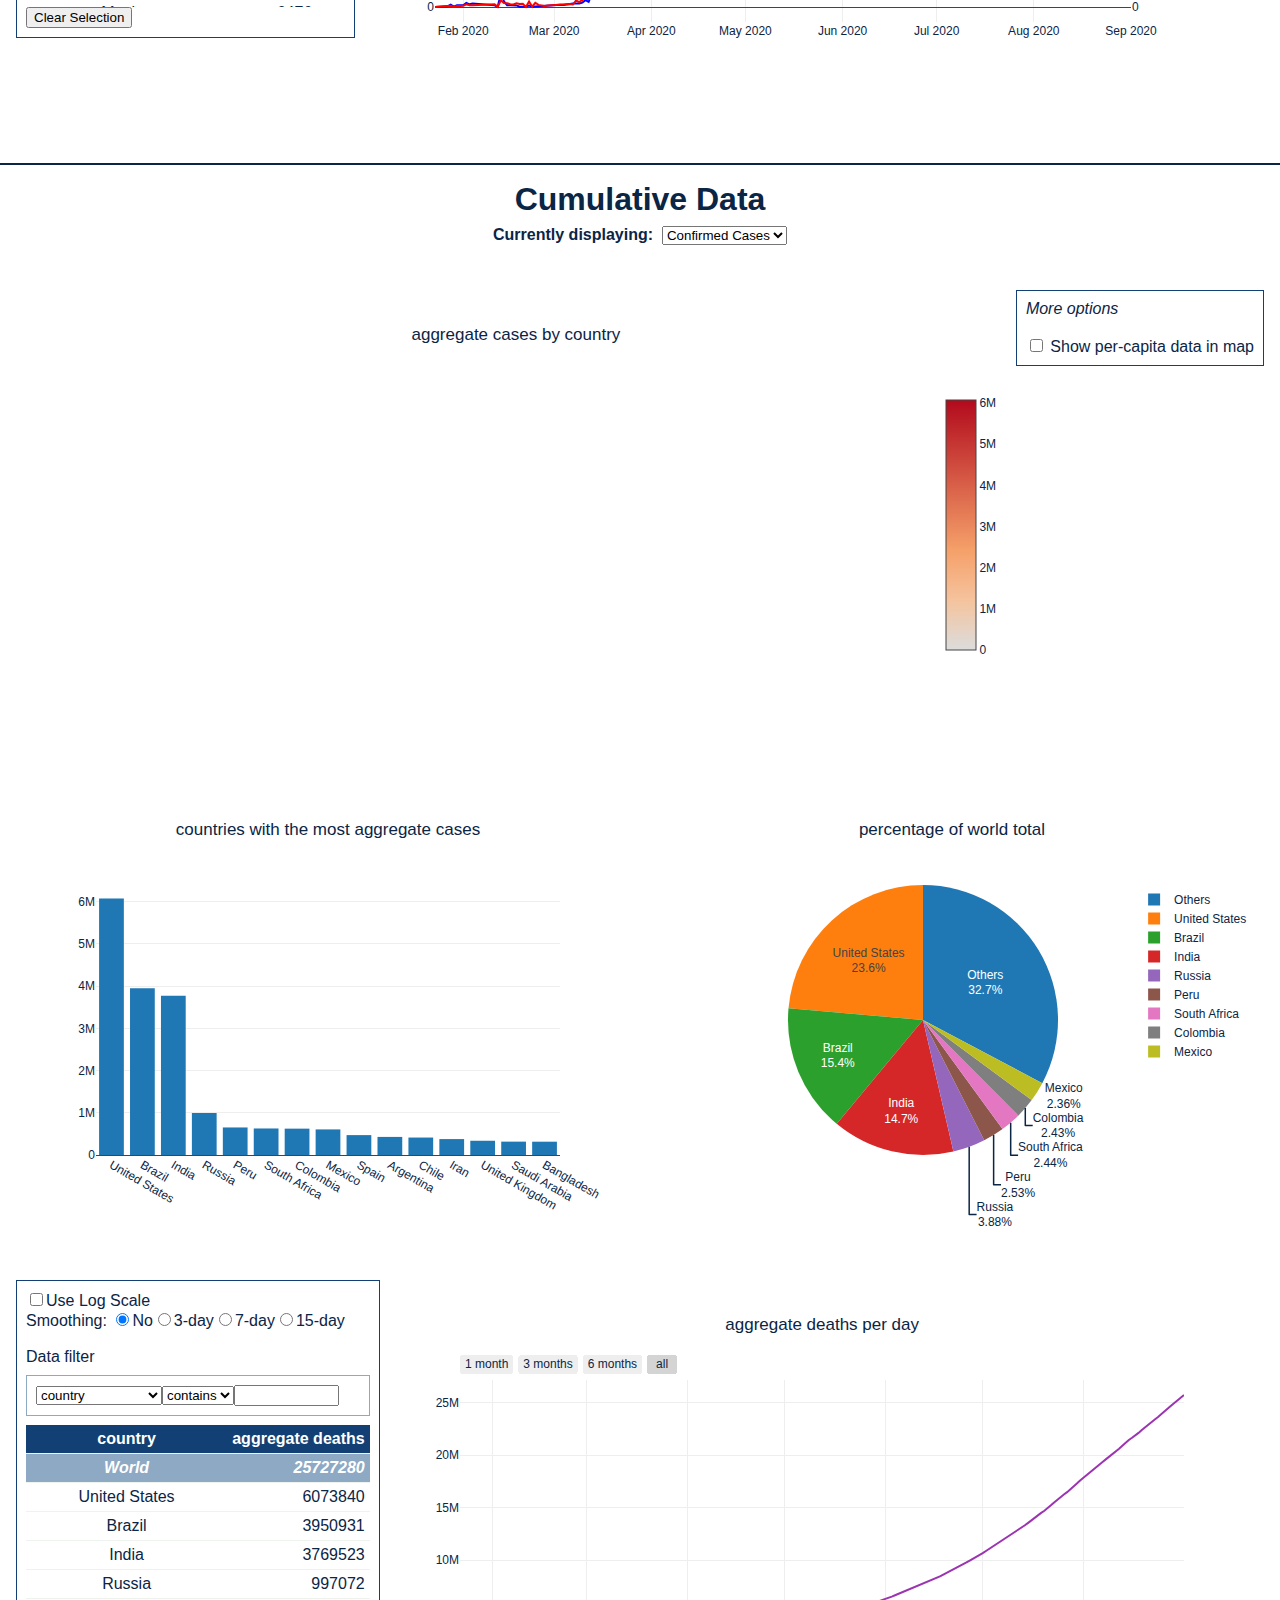
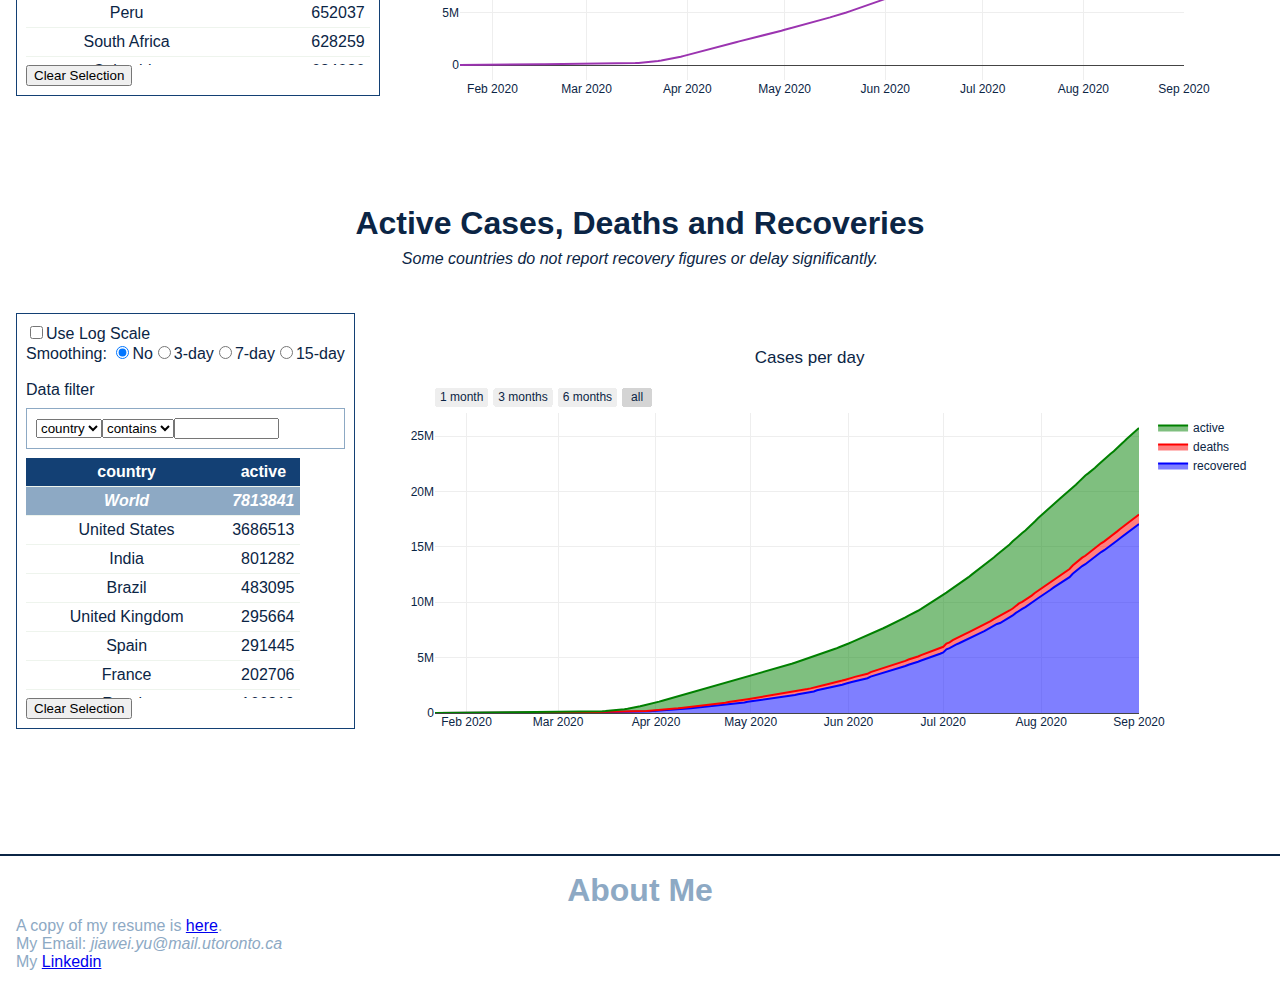
==== commit 8948b4a3: "Update index.html" ====
--- a/index.html
+++ b/index.html
@@ -35,7 +35,7 @@
                     <a href="#new-cases-section">New Cases</a>
                 </div>
                 <div class='menu-item'>
-                    <a href="#aggregate-cases-section">Aggregate</a>
+                    <a href="#aggregate-cases-section">Cumulative</a>
                 </div>
             </div>
         </div>
@@ -145,7 +145,7 @@
 
     <!-- Aggregate Cases -->
     <section class='bottom-border content' id='aggregate-cases-section'>
-        <h1 class='text-center'>Aggregate Data</h1>
+        <h1 class='text-center'>Cumulative Data</h1>
 
         <div class='text-bold center'>
             Currently displaying: &nbsp;
--- a/css/covid.css
+++ b/css/covid.css
@@ -27,7 +27,6 @@
     border-width: 1px;
     border-color: var(--color-3);
     padding: 1vh;
-    max-width: 320px;
 }
 
 .table-control {
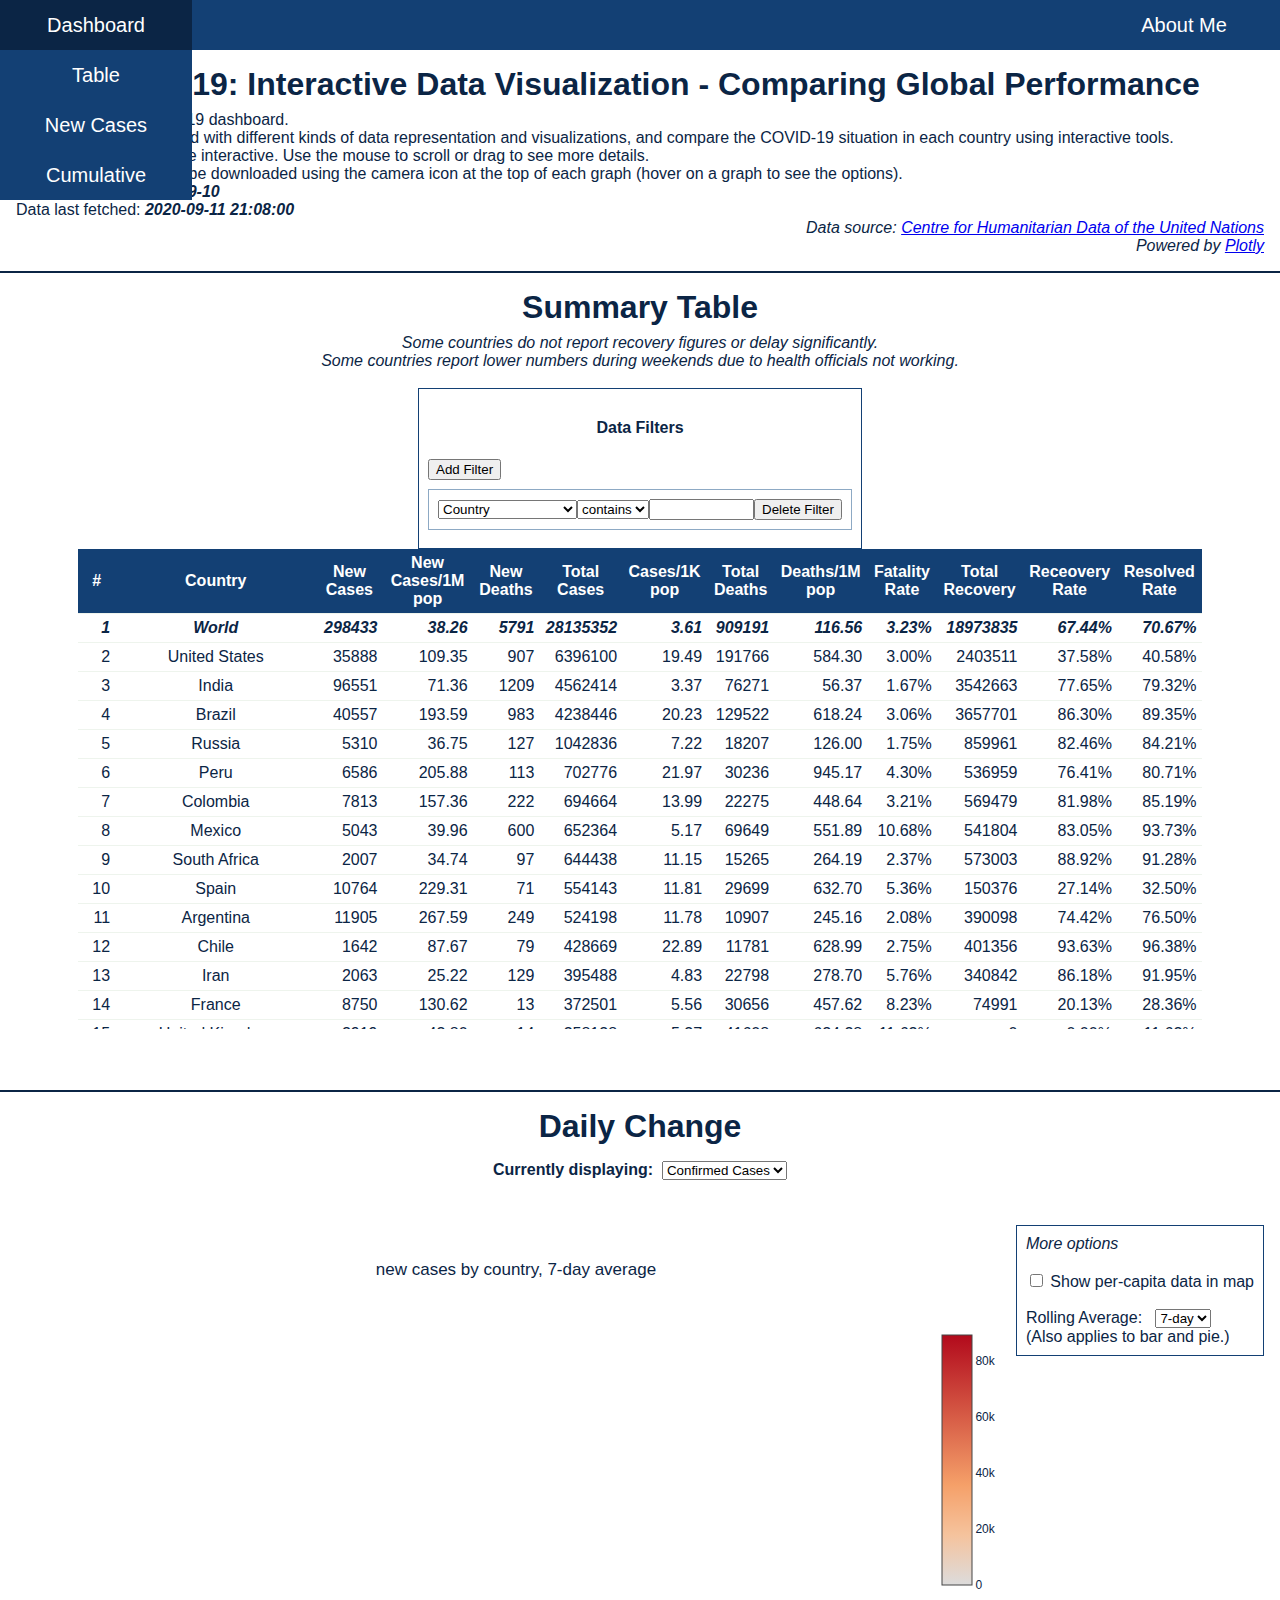
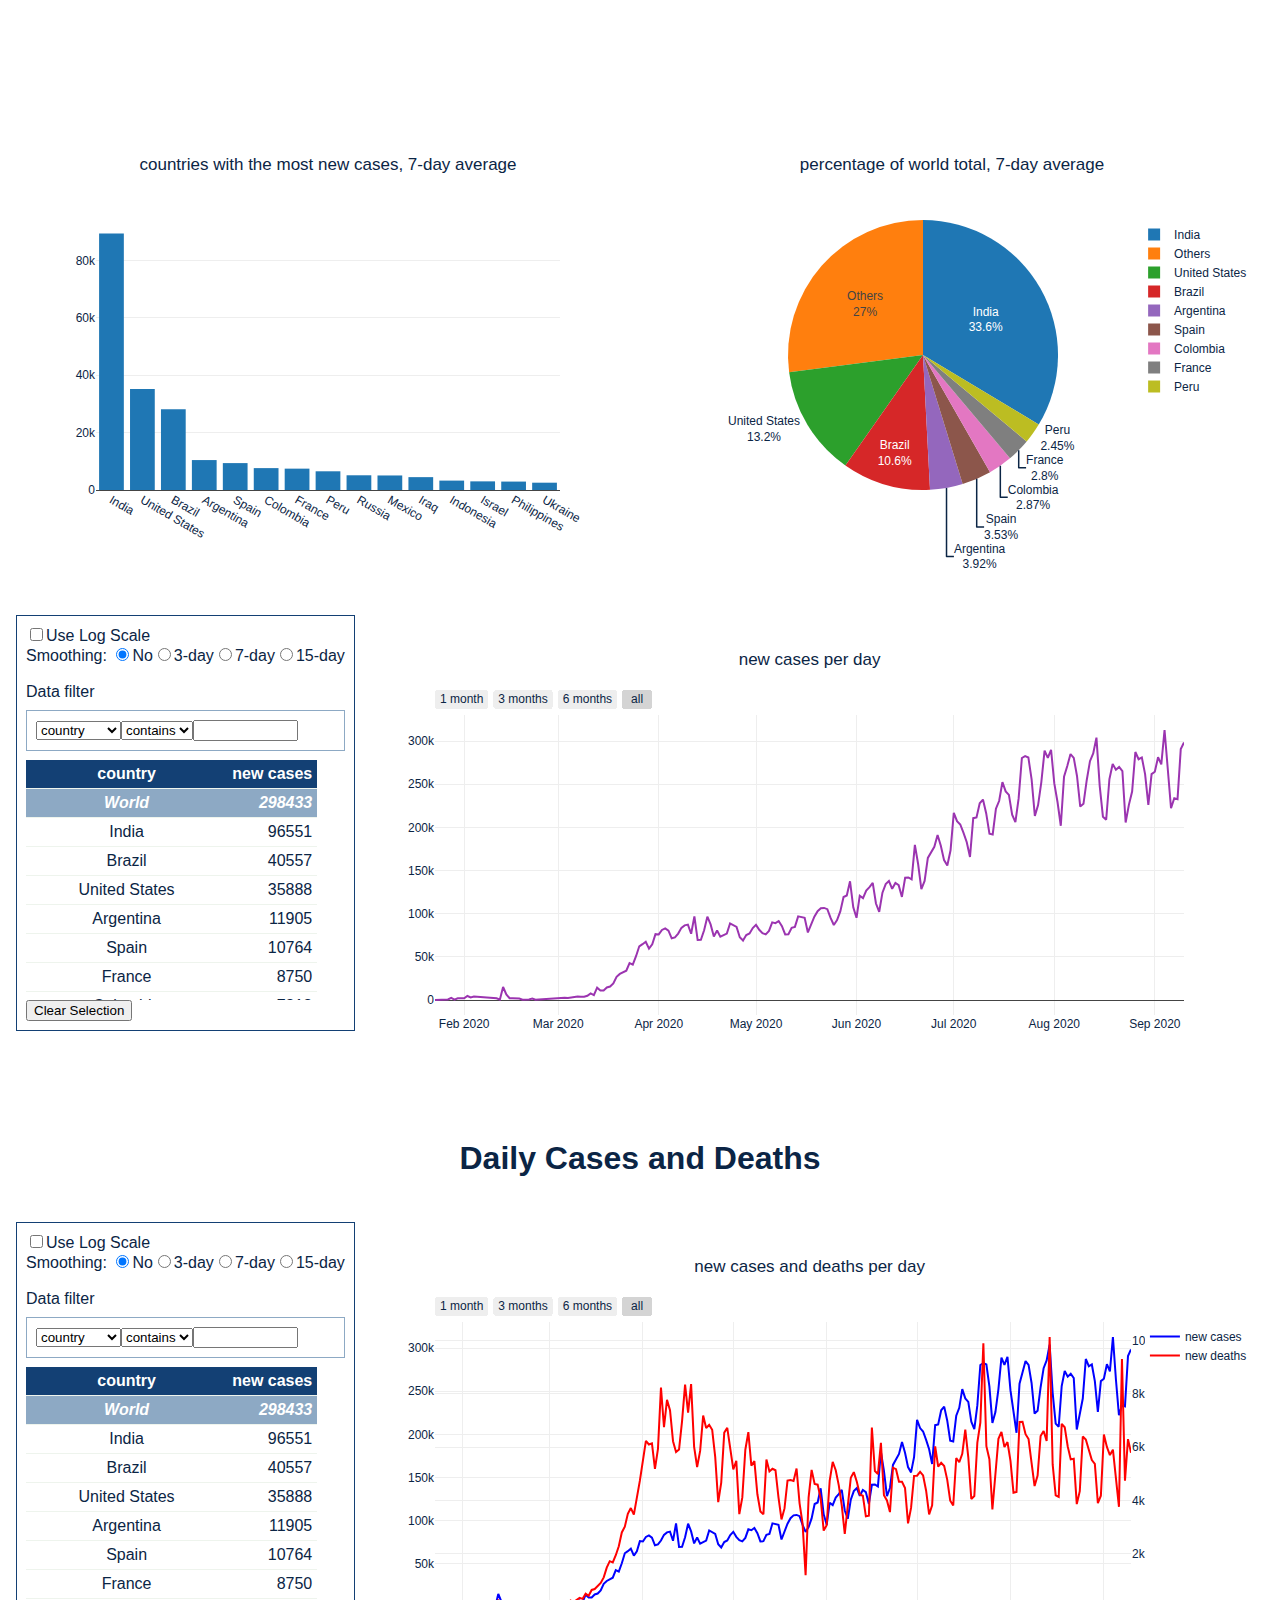
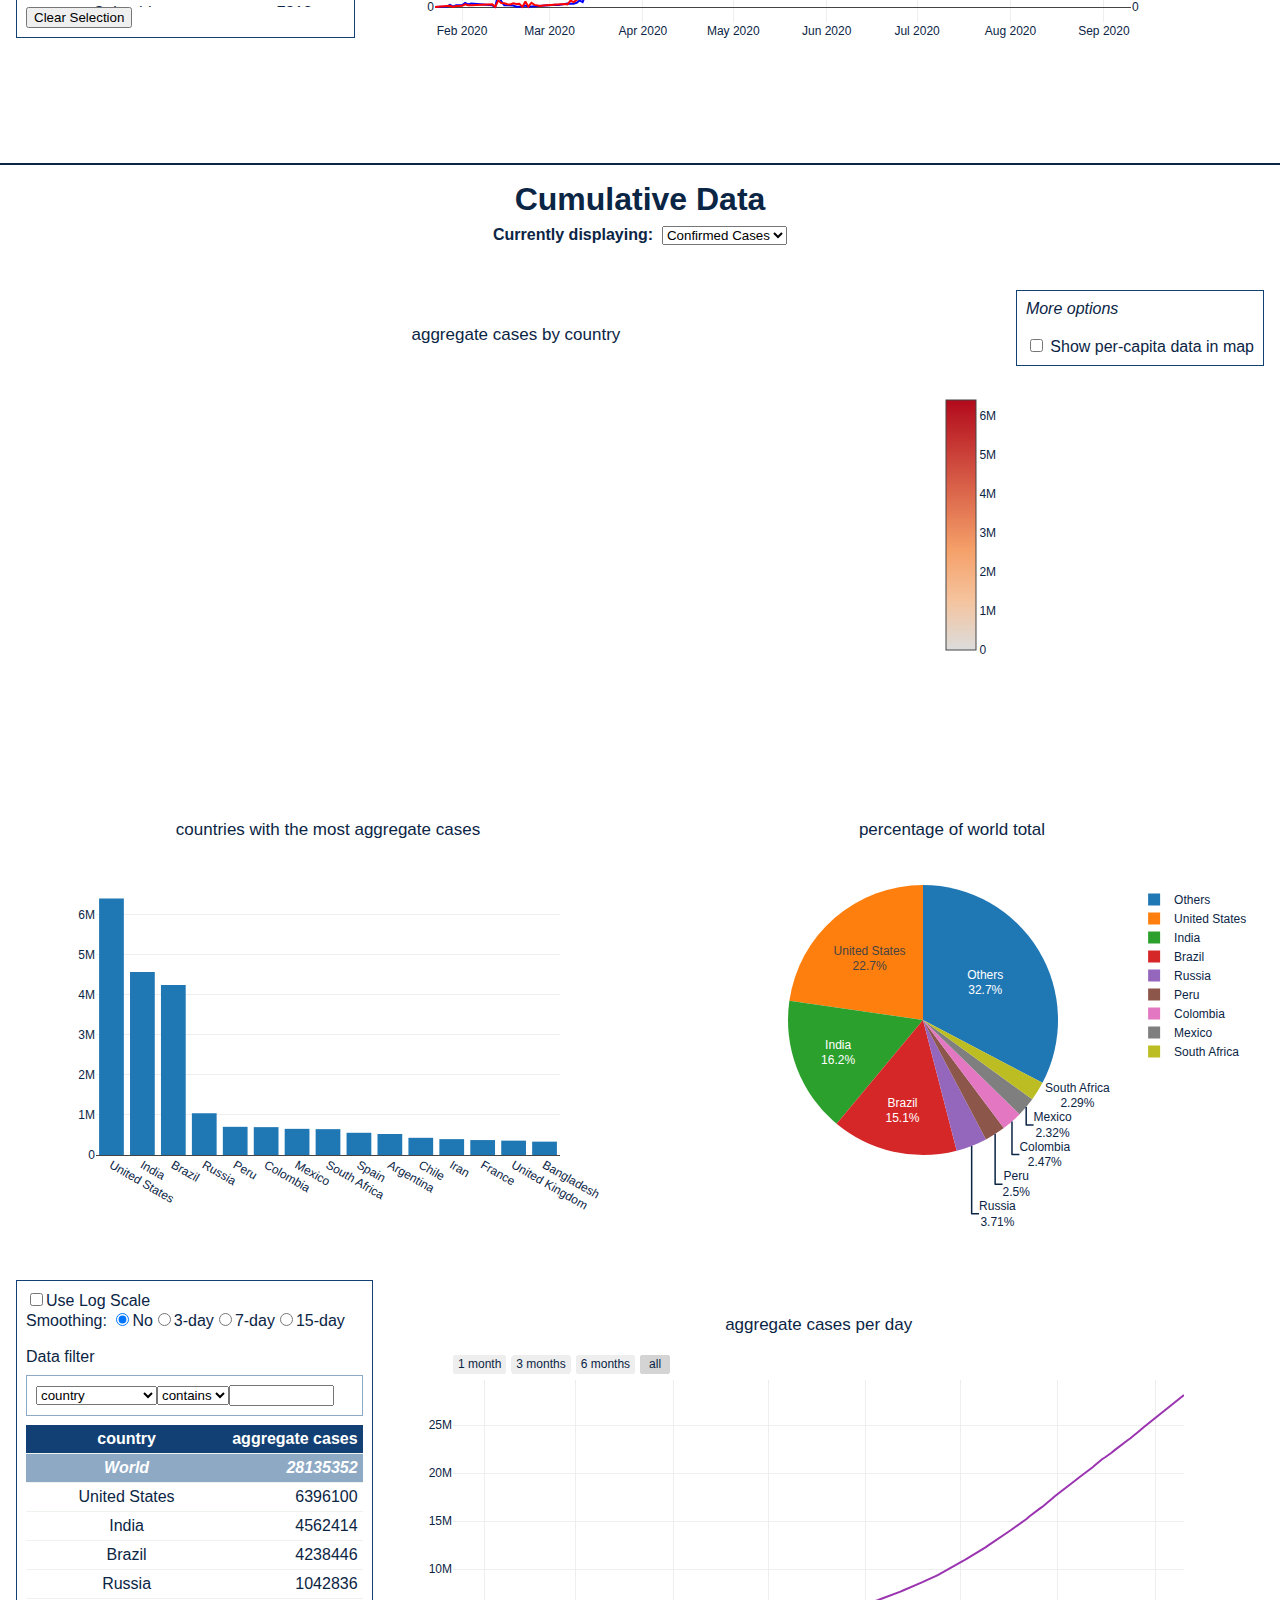
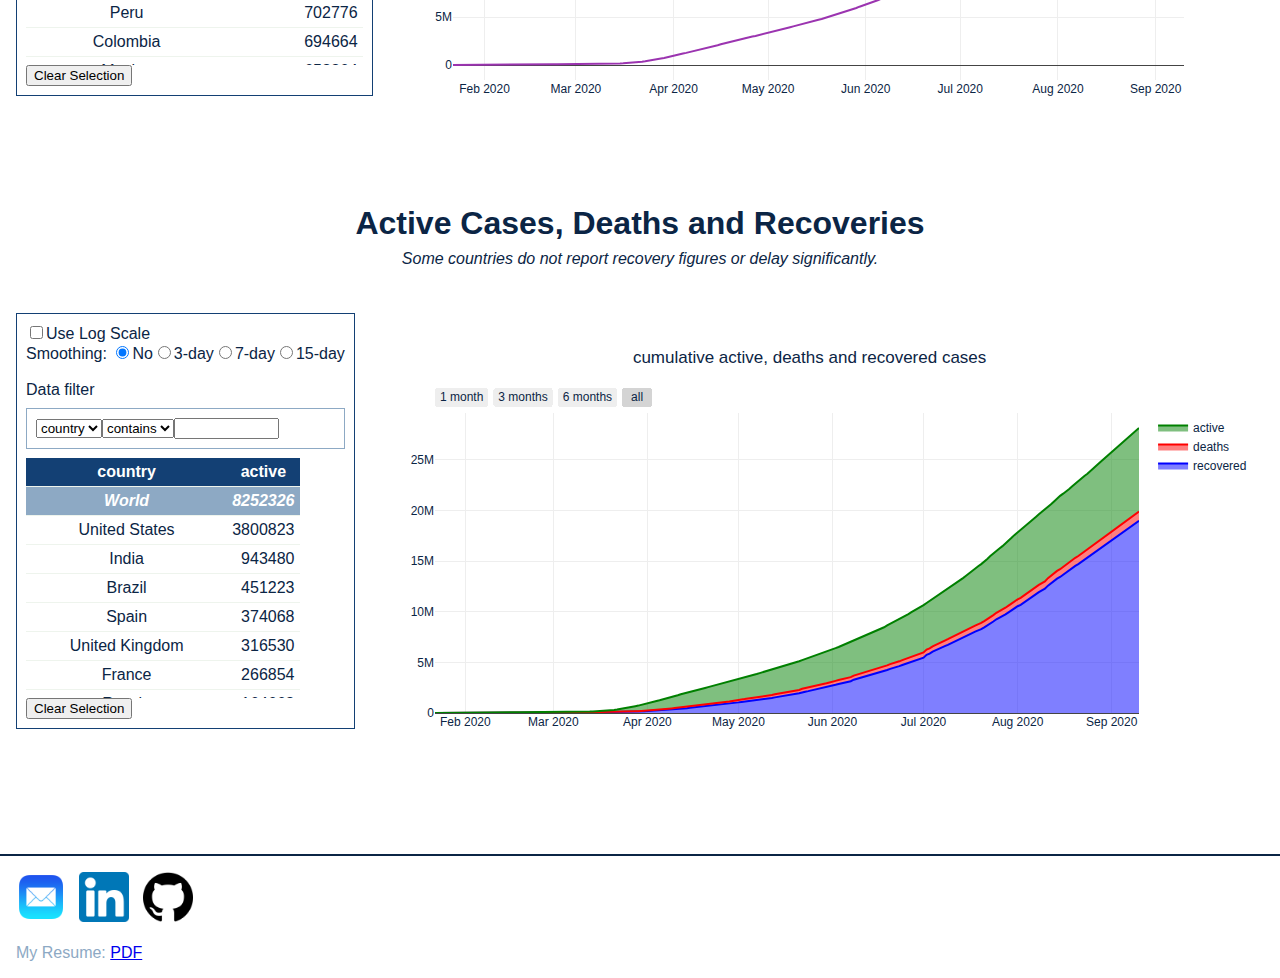
==== commit 6155d4e6: "update about section" ====
--- a/index.html
+++ b/index.html
@@ -7,7 +7,7 @@
     <meta name="keywords" content="COVID-19, COVID19, Coronavirus, dashboard, visualization">
     <meta name="author" content="Jiawei Yu">
     <meta name="viewport" content="width=device-width,initial-scale=1,maximum-scale=1,user-scalable=no">
-    <link rel="icon" href="icon.png">
+    <link rel="icon" href="pictures/icon.png">
 
     <script src="covid/scripts/plotly-latest.min.js"></script>
     <script src="covid/scripts/helper-functions.js" defer></script>
@@ -39,7 +39,7 @@
                 </div>
             </div>
         </div>
-
+        
         <div class='menu-item flex-last'><a href="#about">About Me</a></div>
     </div>
 
@@ -185,20 +185,25 @@
         <div class='text-center text-italics''>Some countries do not report recovery figures or delay significantly.</div>
         <section class="plotting flex-display">
             <div class=' graph-config' id='aggregate-cases-multi-lines-graph-options'></div>
-            <div class='flex-grow height480' id='aggregate-cases-multi-lines'></div>
-        </section>
+        <div class='flex-grow height480' id='aggregate-cases-multi-lines'></div>
+    </section>
 
     </section>
 
 
     <!-- About -->
     <section class='content about' id='about'>
-        <h1 class='text-center'>About Me</h1>
-        A copy of my resume is <a href='Resume.pdf' target="_blank">here</a>.
-        <br>
-        My Email: <span class='text-italics'> jiawei.yu@mail.utoronto.ca</span>
-        <br>
-        My <a href='https://www.linkedin.com/in/charlieyu7/' target="_blank">Linkedin</a>
+        <a href='mailto:jiawei.yu@mail.utoronto.ca'><img src='pictures/email.png'
+            alt='Linkedin' width=50></a>
+        &nbsp;
+        <a href='https://www.linkedin.com/in/charlieyu7/' target="_blank"><img src='pictures/linkedin.png'
+                alt='Linkedin' width=50></a>
+        &nbsp;
+        <a href='https://github.com/jiawei-yu-97/' target="_blank"><img src='pictures/github.png' alt='Github'
+                width=50></a>
+        <br><br>
+        
+        My Resume: <a href='Resume.pdf' target="_blank">PDF</a>
     </section>
 
 </body>
@@ -207,4 +212,4 @@
 <link rel="stylesheet" href="css/menu.css">
 <link rel="stylesheet" href="css/covid.css">
 
-</html>
+</html>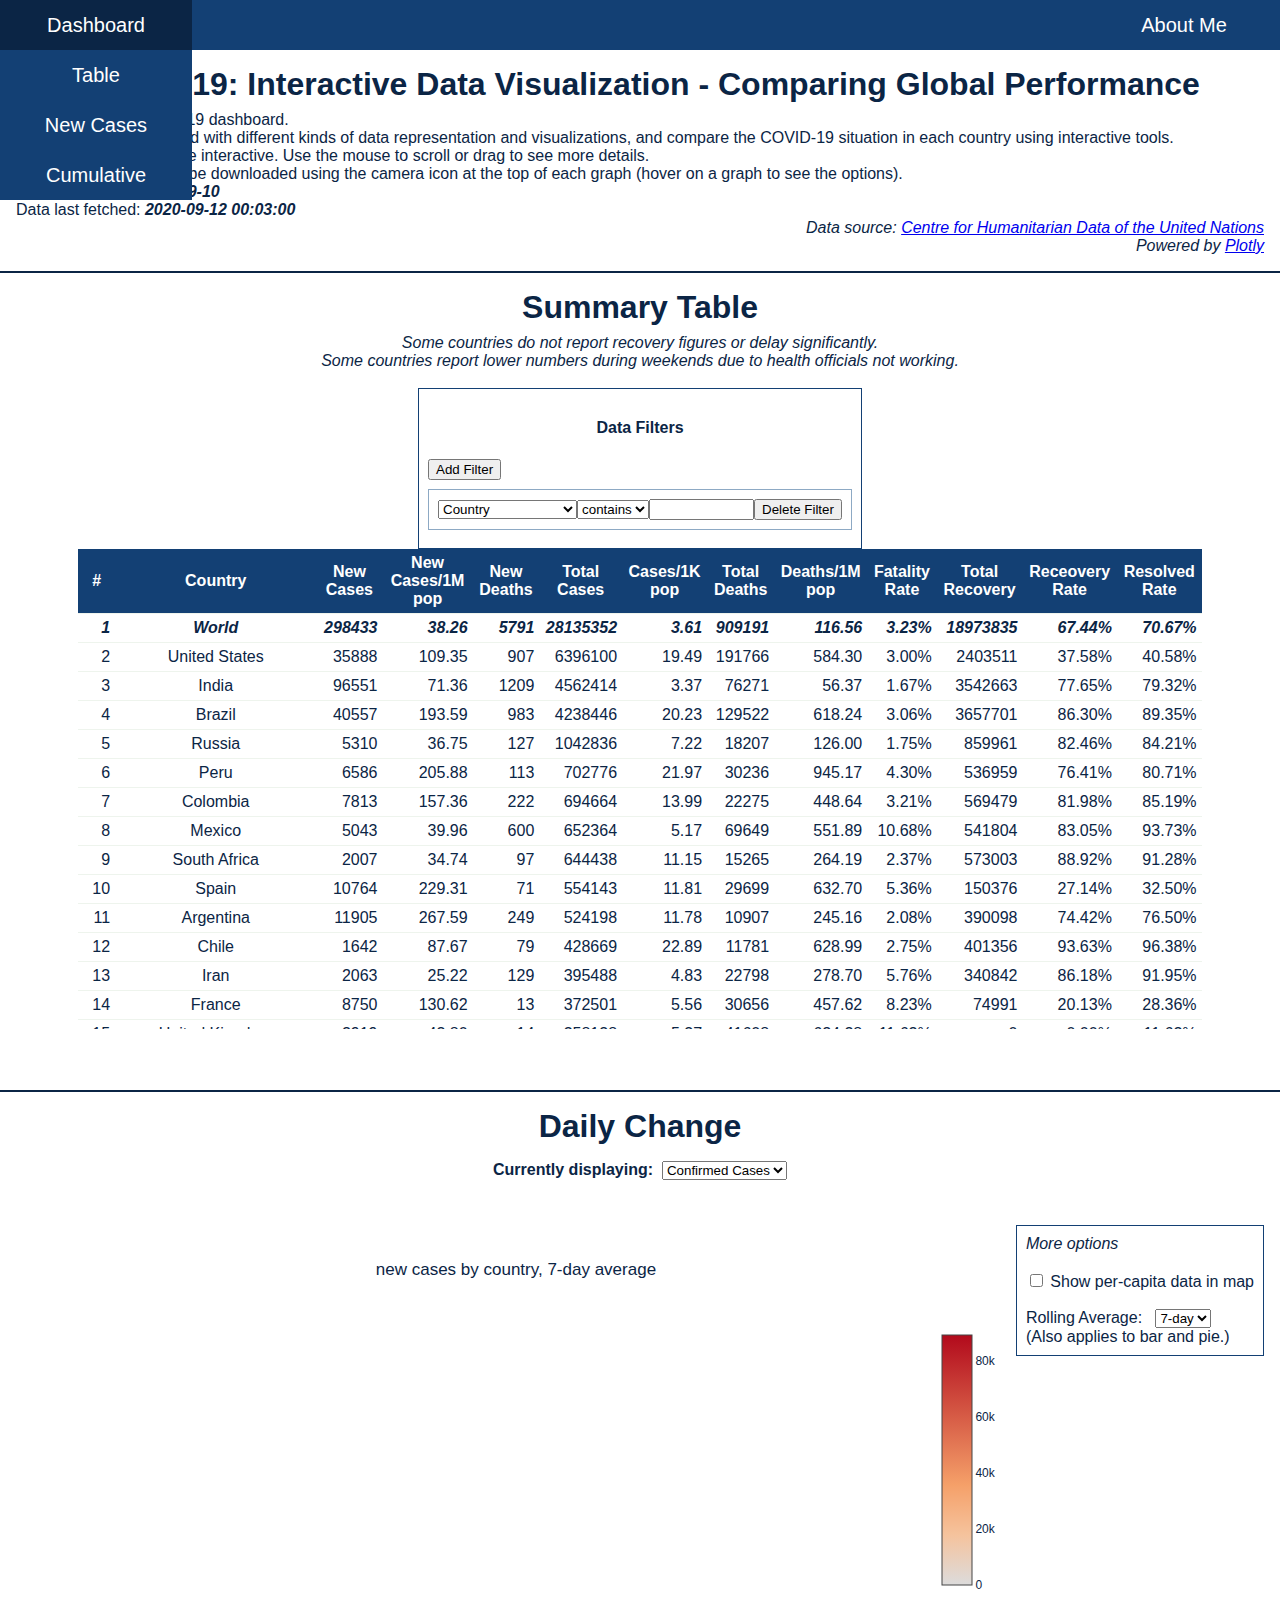
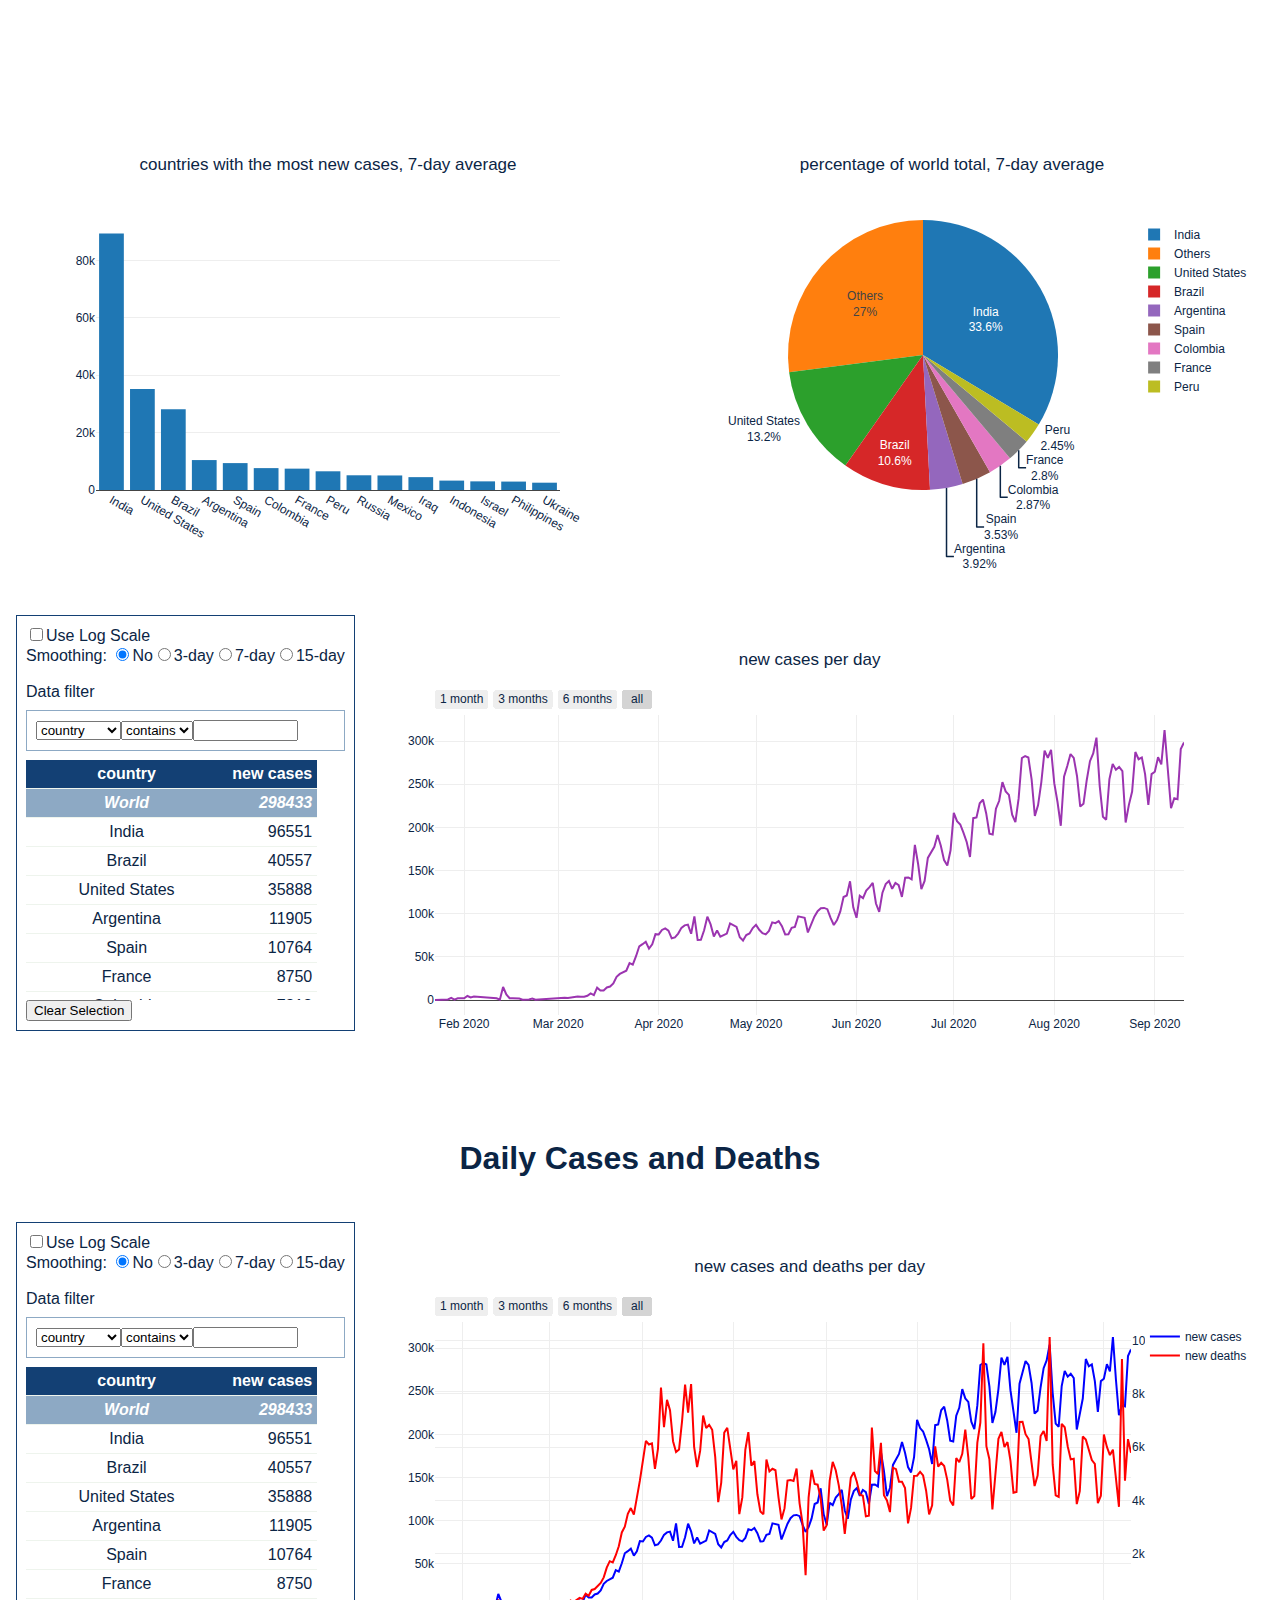
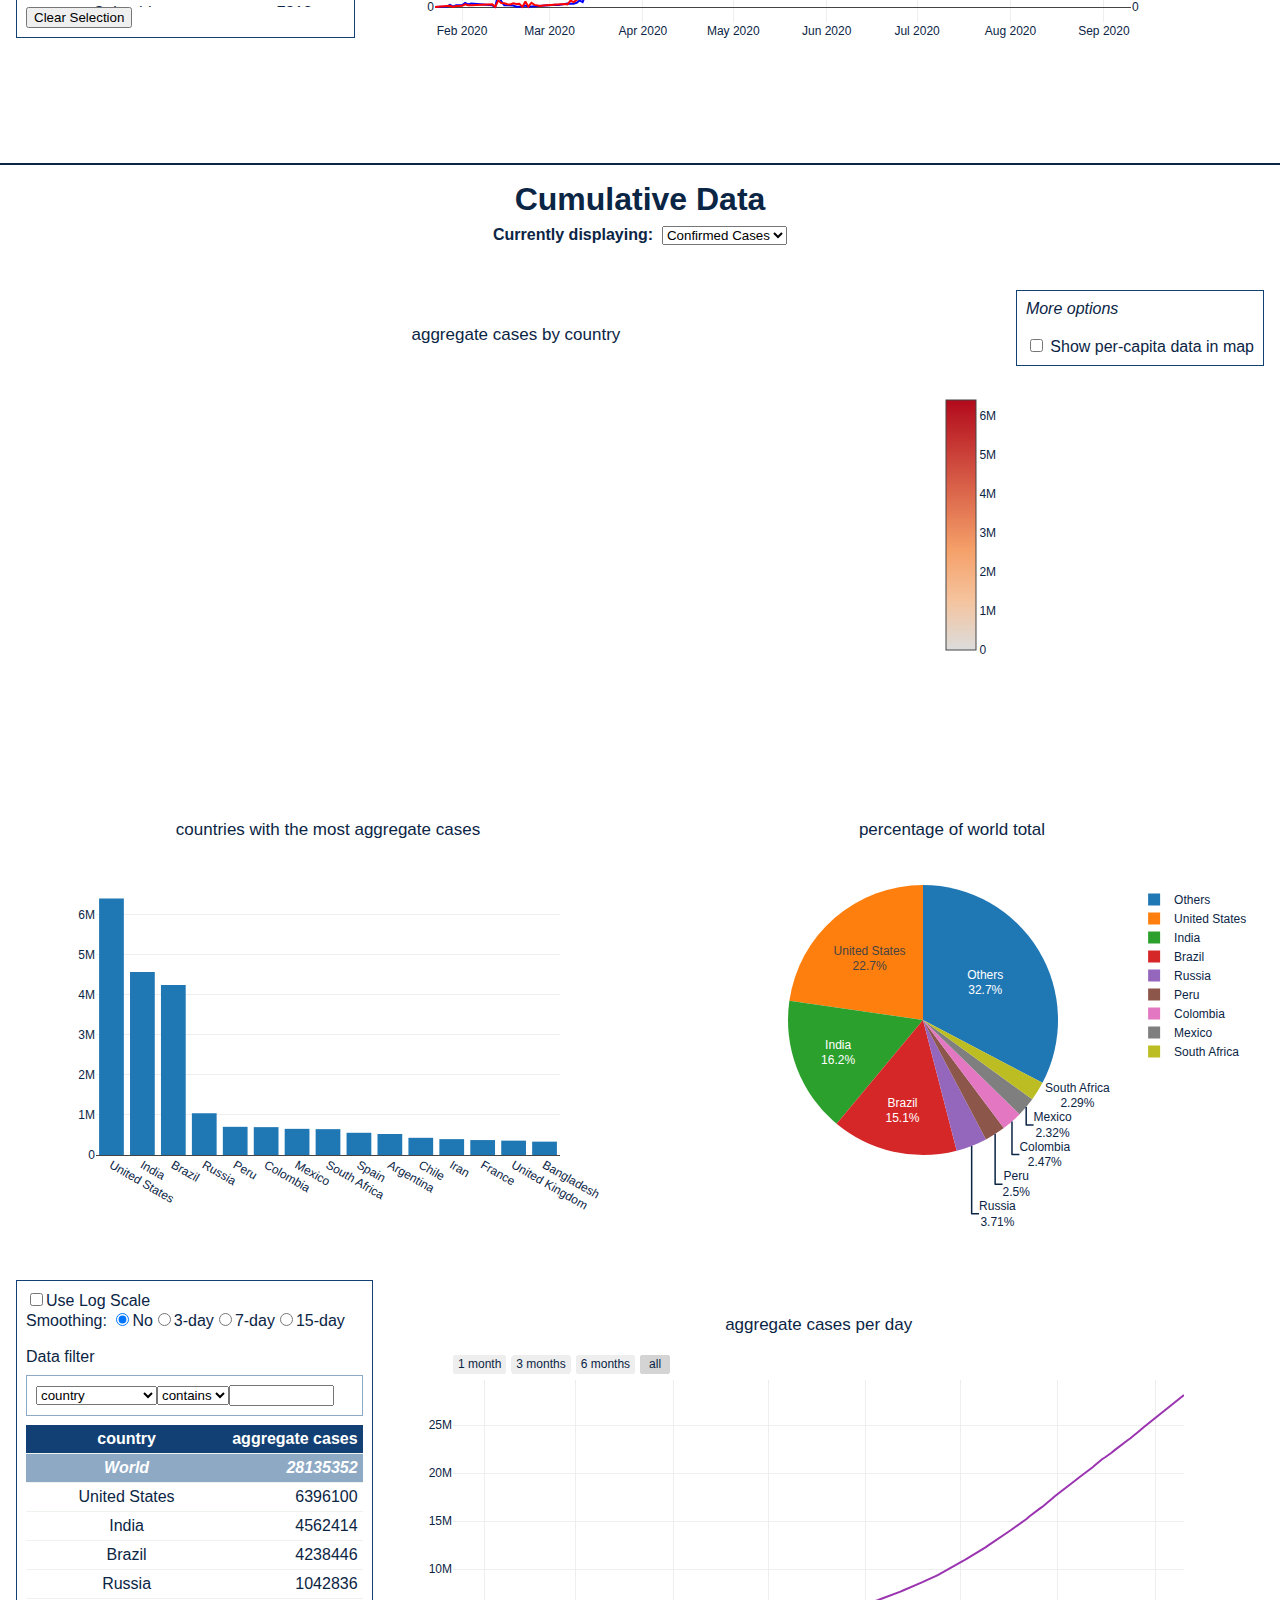
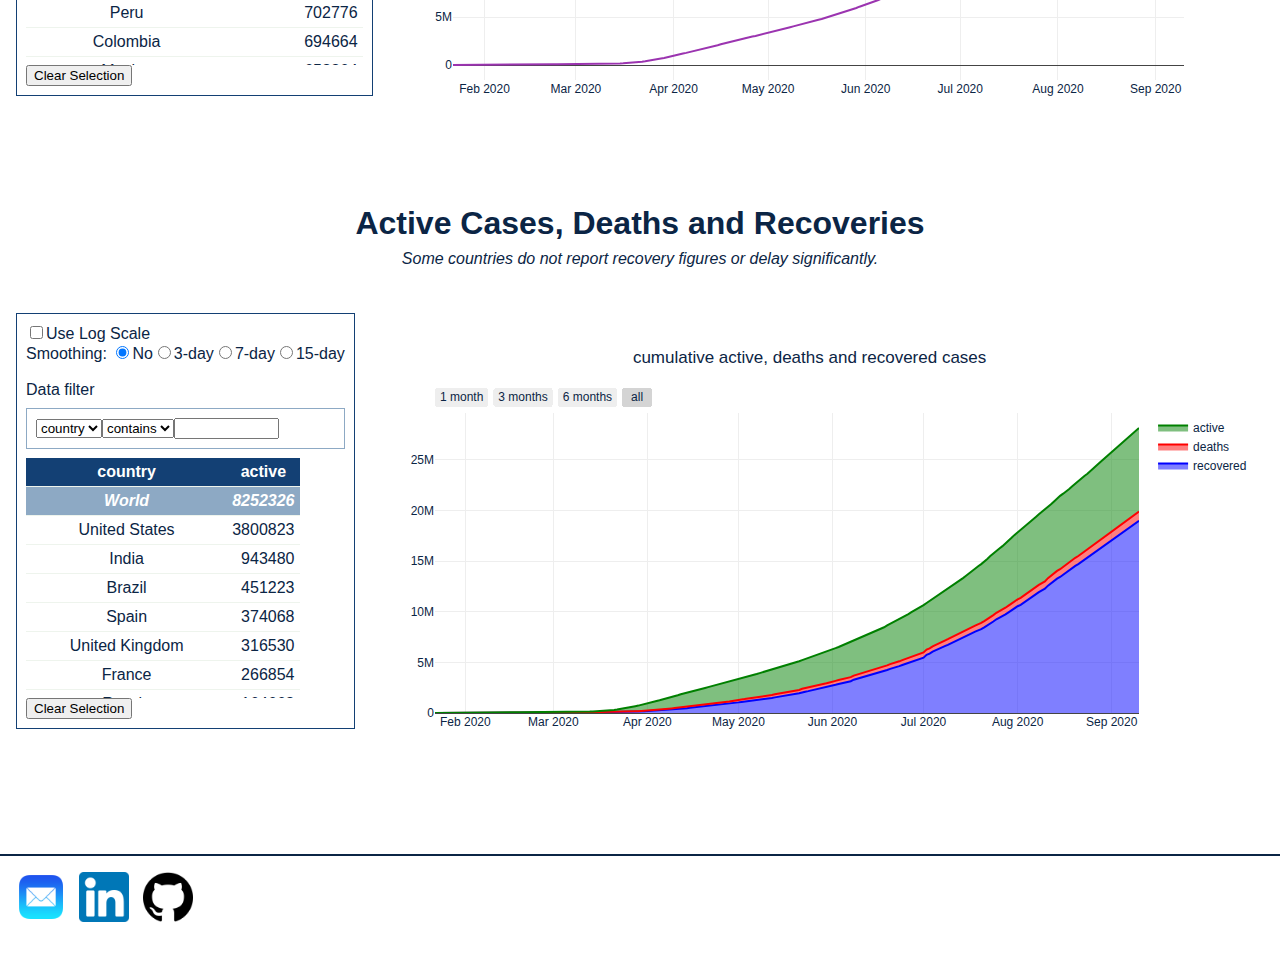
==== commit d0316ade: "add about page" ====
--- a/index.html
+++ b/index.html
@@ -40,7 +40,7 @@
             </div>
         </div>
         
-        <div class='menu-item flex-last'><a href="#about">About Me</a></div>
+        <div class='menu-item flex-last'><a href="about.html">About Me</a></div>
     </div>
 
     <section class='bottom-border content' id='dashboard-header'>
@@ -202,8 +202,6 @@
         <a href='https://github.com/jiawei-yu-97/' target="_blank"><img src='pictures/github.png' alt='Github'
                 width=50></a>
         <br><br>
-        
-        My Resume: <a href='Resume.pdf' target="_blank">PDF</a>
     </section>
 
 </body>
--- a/css/styles.css
+++ b/css/styles.css
@@ -21,11 +21,6 @@
 
 :target {
     padding-top: 50px;
-}
-
-#about {
-    color: var(--color-4);
-    padding-top: 1rem;
 }
 
 h1 {
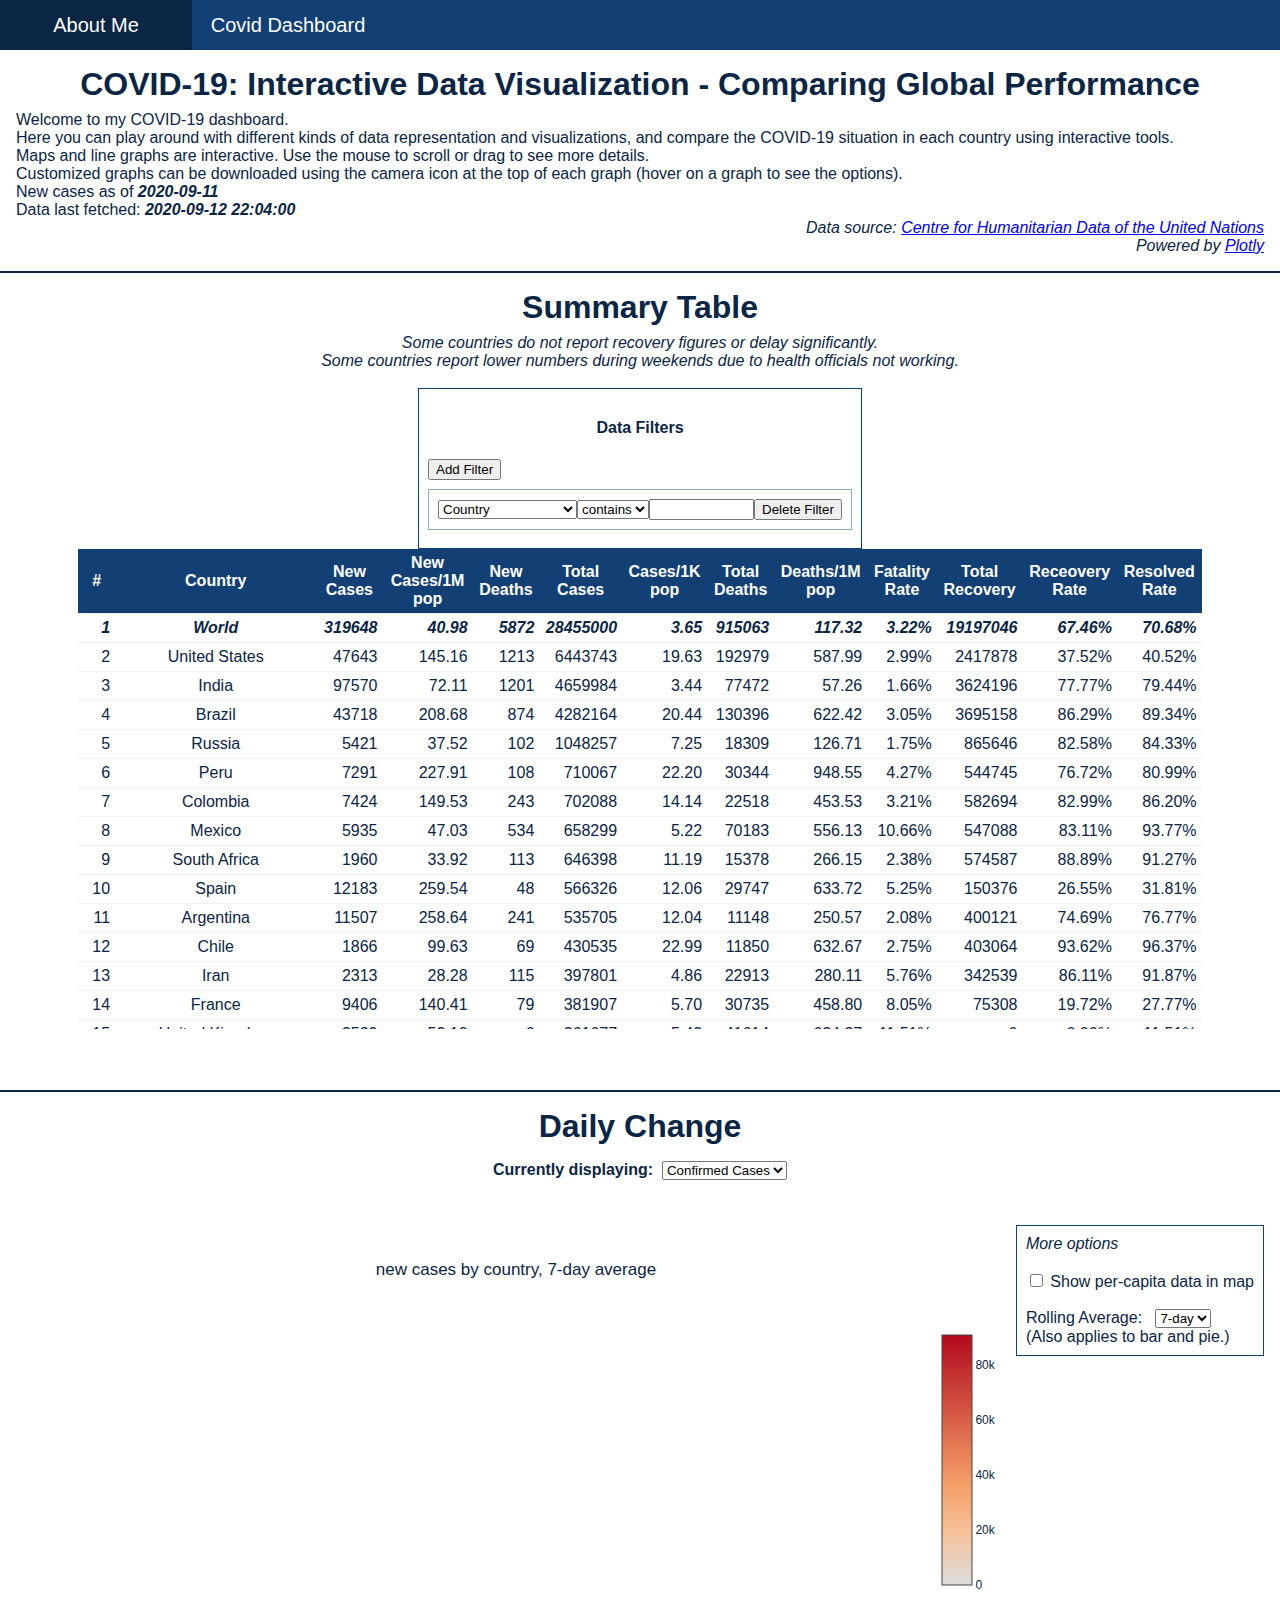
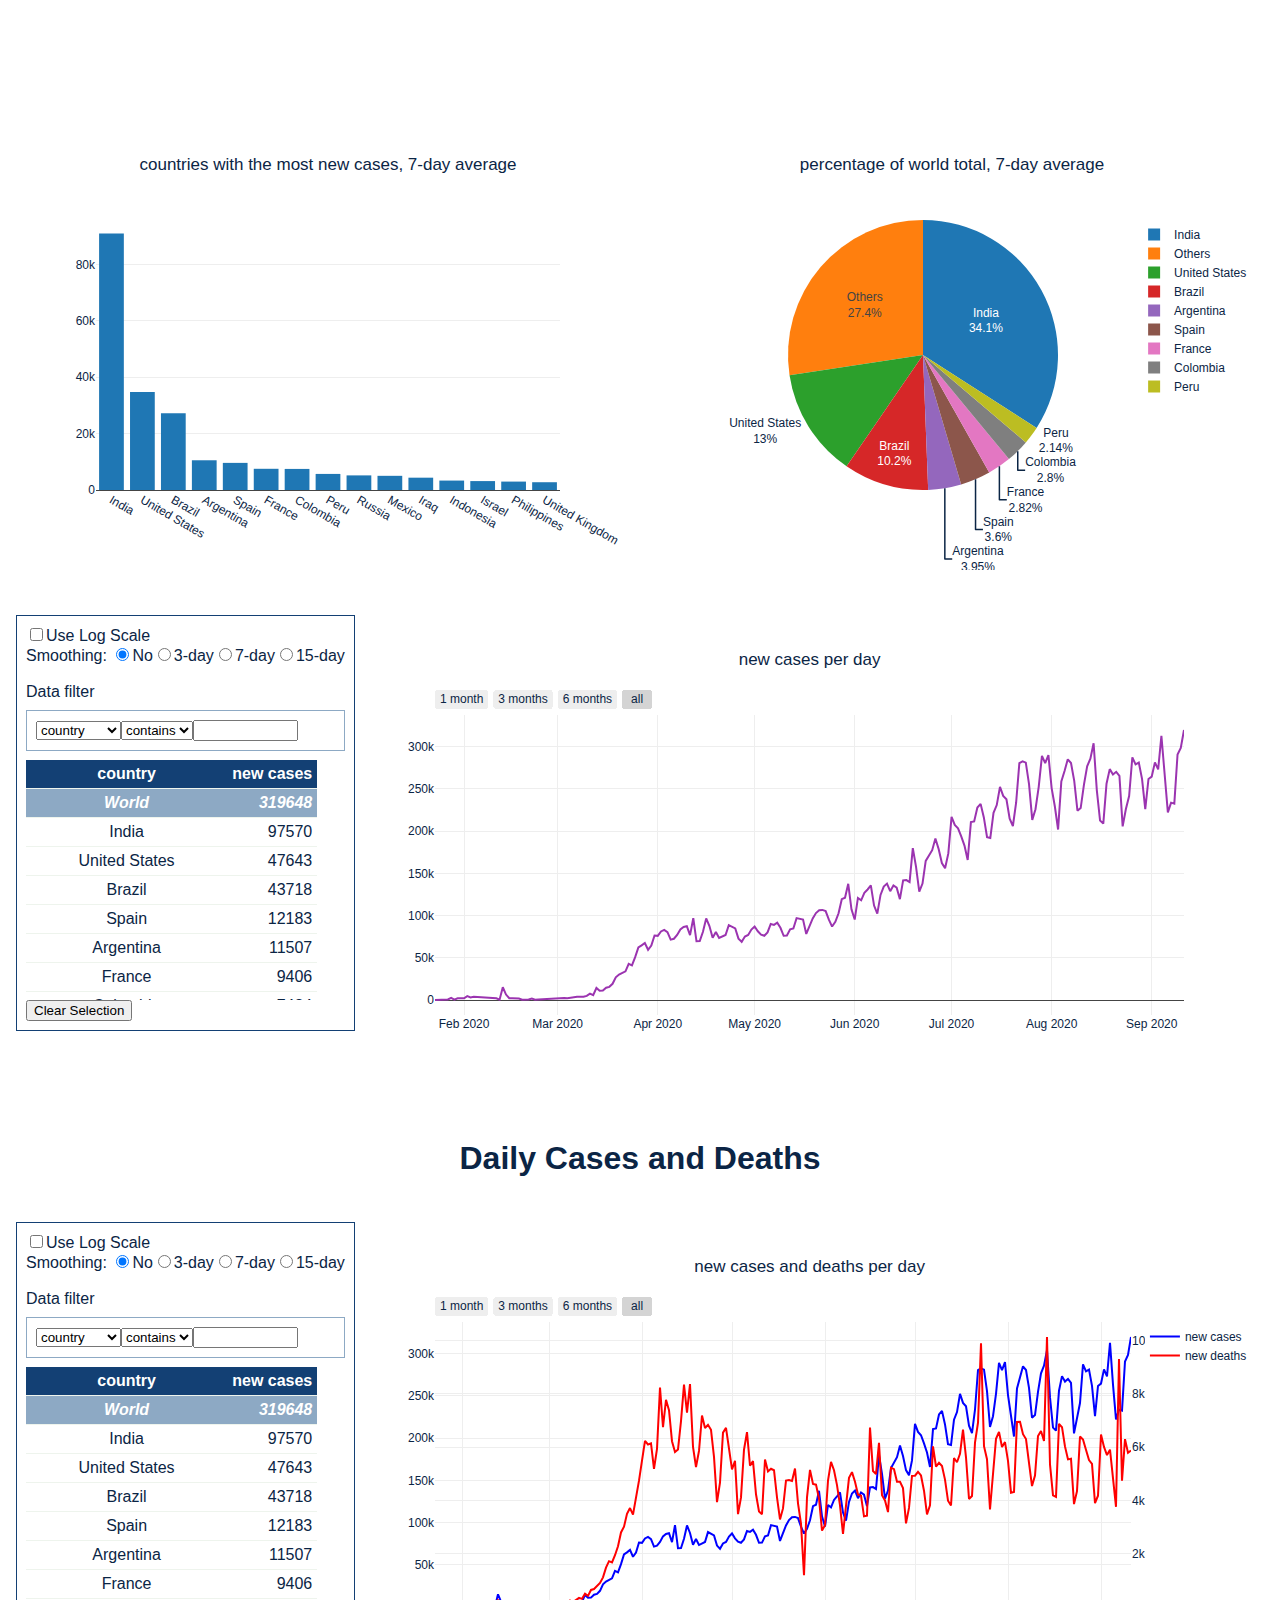
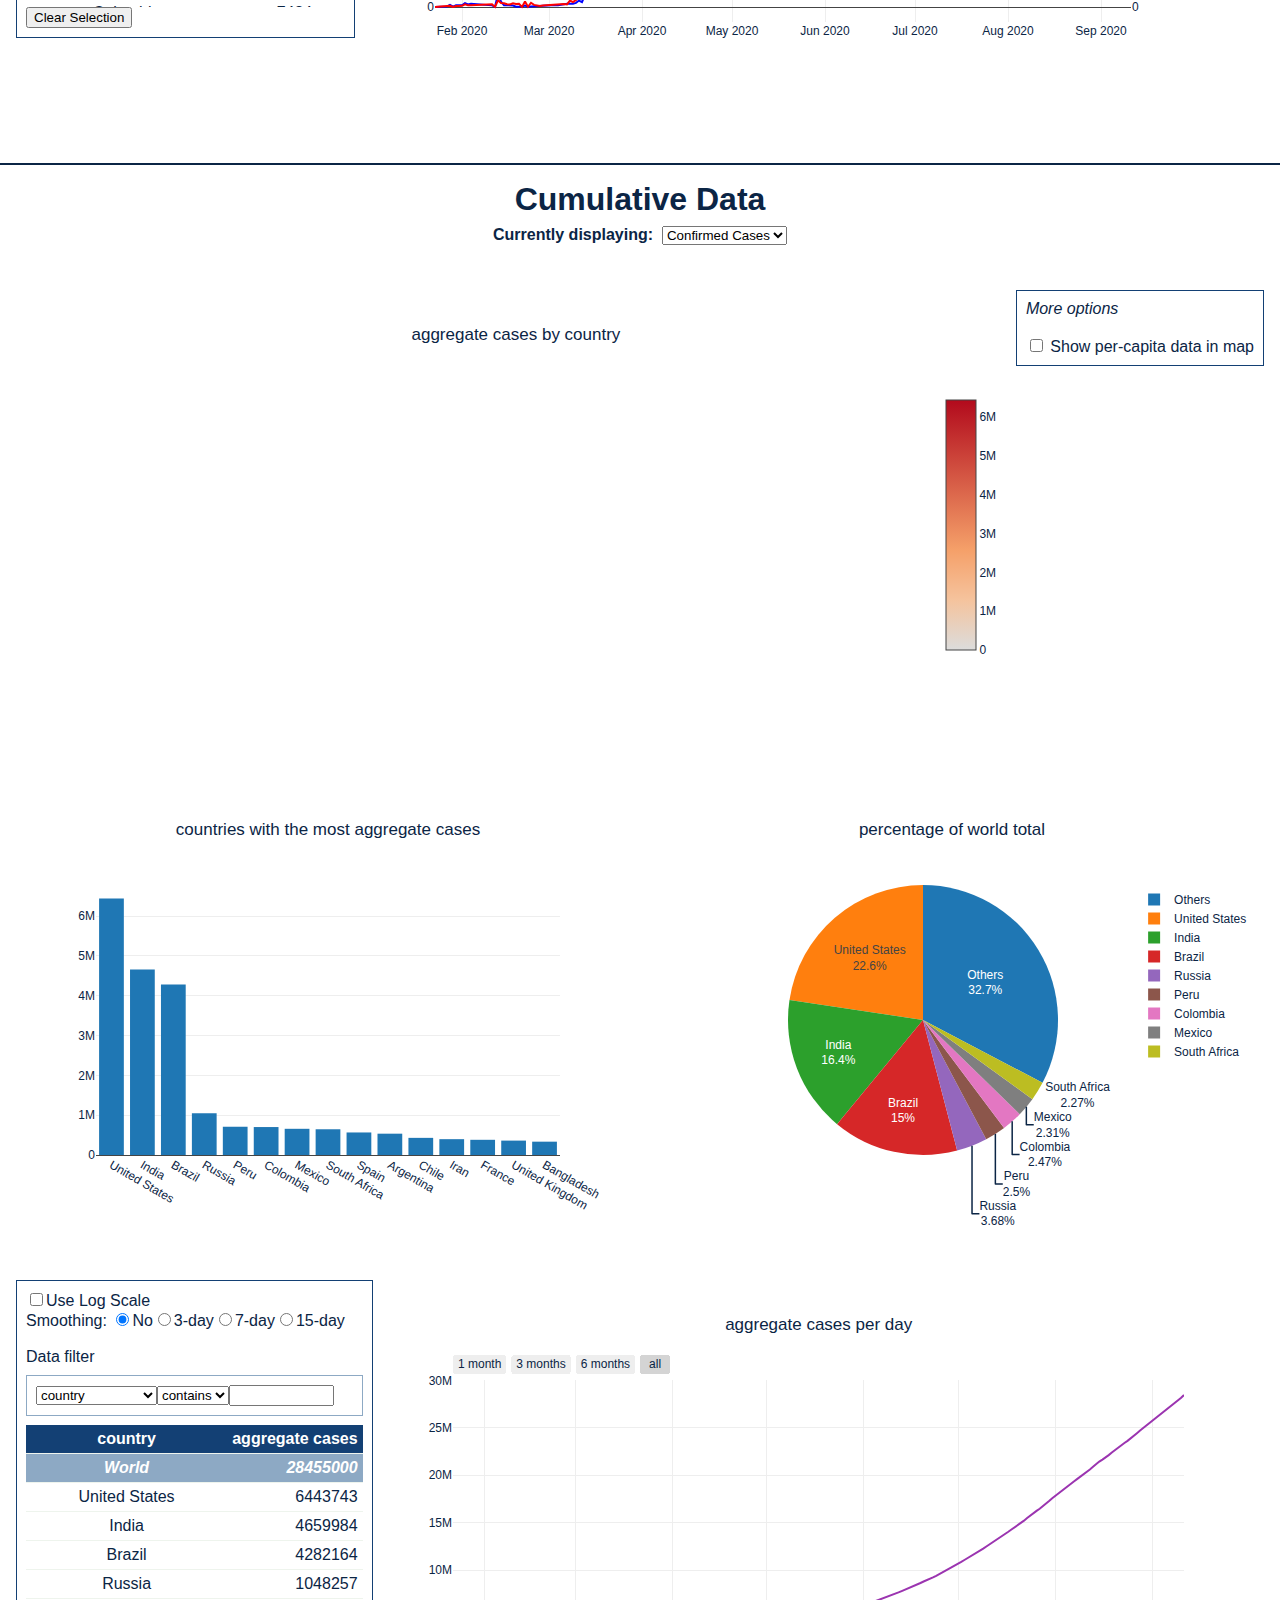
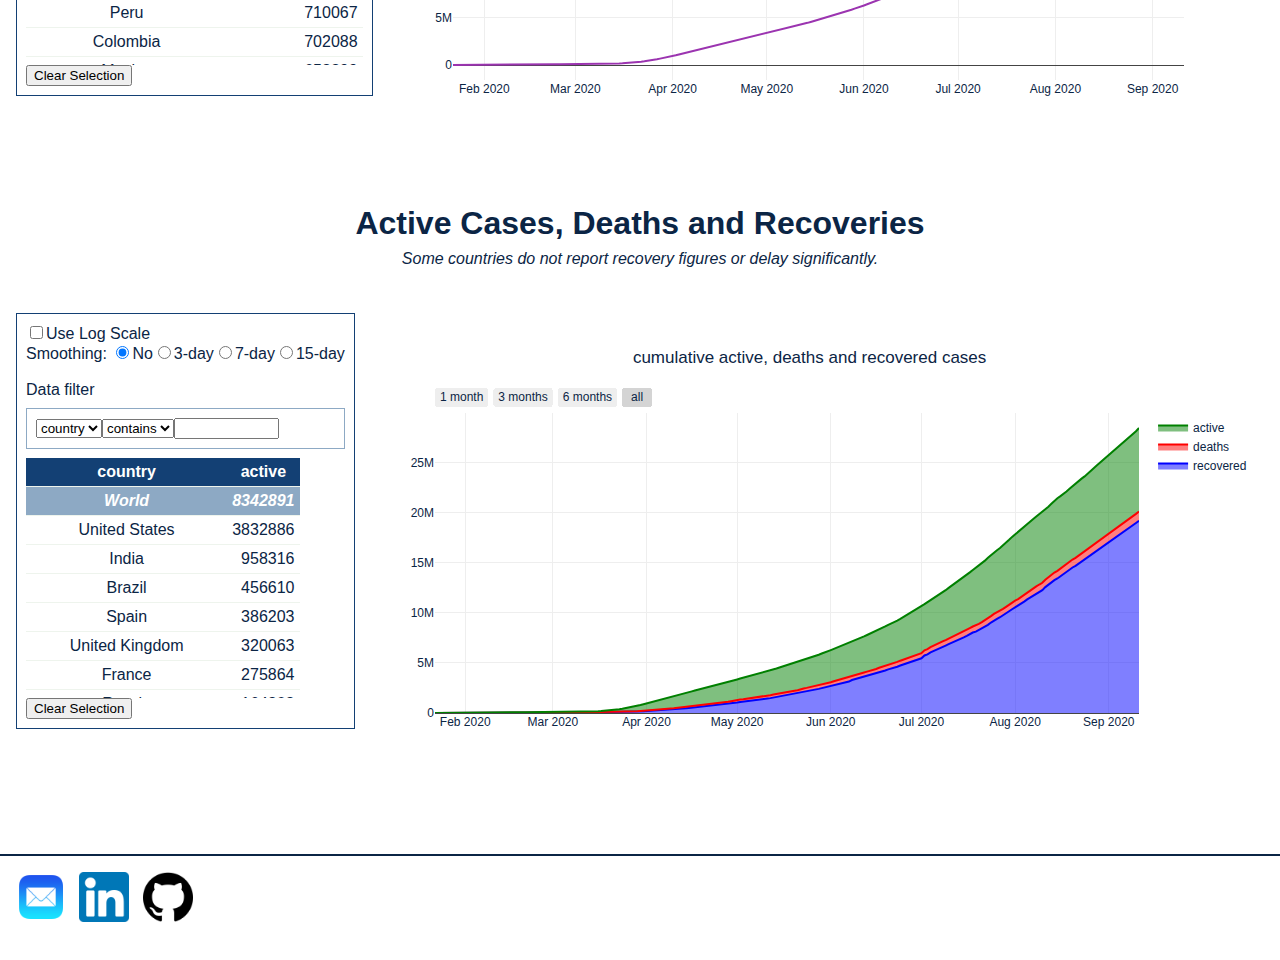
==== commit 3b07a76f: "link information to new repo" ====
--- a/index.html
+++ b/index.html
@@ -19,29 +19,30 @@
     <script src="covid/data/data-collection.js" defer></script>
     <script src="covid/scripts/functions.js" defer></script>
     <script src="covid/scripts/dashboard.js" defer></script>
-    <title>COVID Dashboard - Jiawei Yu</title>
+    <title>COVID Dashboard - Charlie Yu</title>
 </head>
 
 <body>
     <div class='nav-menu'>
+        <div class='menu-item'><a href="https://jiawei-yu-97.github.io/index.html">About Me</a></div>
+
         <div class='dropdown'>
-            <div class='menu-item dropdown-btn'><a href="#dashboard-header">Dashboard</a></div>
+            <div class='menu-item dropdown-btn'><a href="index.html">Covid Dashboard</a></div>
 
             <div class='dropdown-content'>
                 <div class='menu-item'>
-                    <a href="#section-table">Table</a>
+                    <a href="index.html#section-table">Table</a>
                 </div>
                 <div class='menu-item'>
-                    <a href="#new-cases-section">New Cases</a>
+                    <a href="index.html#new-cases-section">New Cases</a>
                 </div>
                 <div class='menu-item'>
-                    <a href="#aggregate-cases-section">Cumulative</a>
-                </div>
-            </div>
-        </div>
-        
-        <div class='menu-item flex-last'><a href="about.html">About Me</a></div>
+                    <a href="index.html#aggregate-cases-section">Cumulative</a>
+                </div>
+            </div>
+        </div>
     </div>
+
 
     <section class='bottom-border content' id='dashboard-header'>
         <h1 class='text-center'>COVID-19: Interactive Data Visualization - Comparing Global Performance</h1>
@@ -185,12 +186,12 @@
         <div class='text-center text-italics''>Some countries do not report recovery figures or delay significantly.</div>
         <section class="plotting flex-display">
             <div class=' graph-config' id='aggregate-cases-multi-lines-graph-options'></div>
-        <div class='flex-grow height480' id='aggregate-cases-multi-lines'></div>
-    </section>
-
-    </section>
-
-
+            <div class='flex-grow height480' id='aggregate-cases-multi-lines'></div>
+        </section>
+
+    </section>
+
+    
     <!-- About -->
     <section class='content about' id='about'>
         <a href='mailto:jiawei.yu@mail.utoronto.ca'><img src='pictures/email.png'
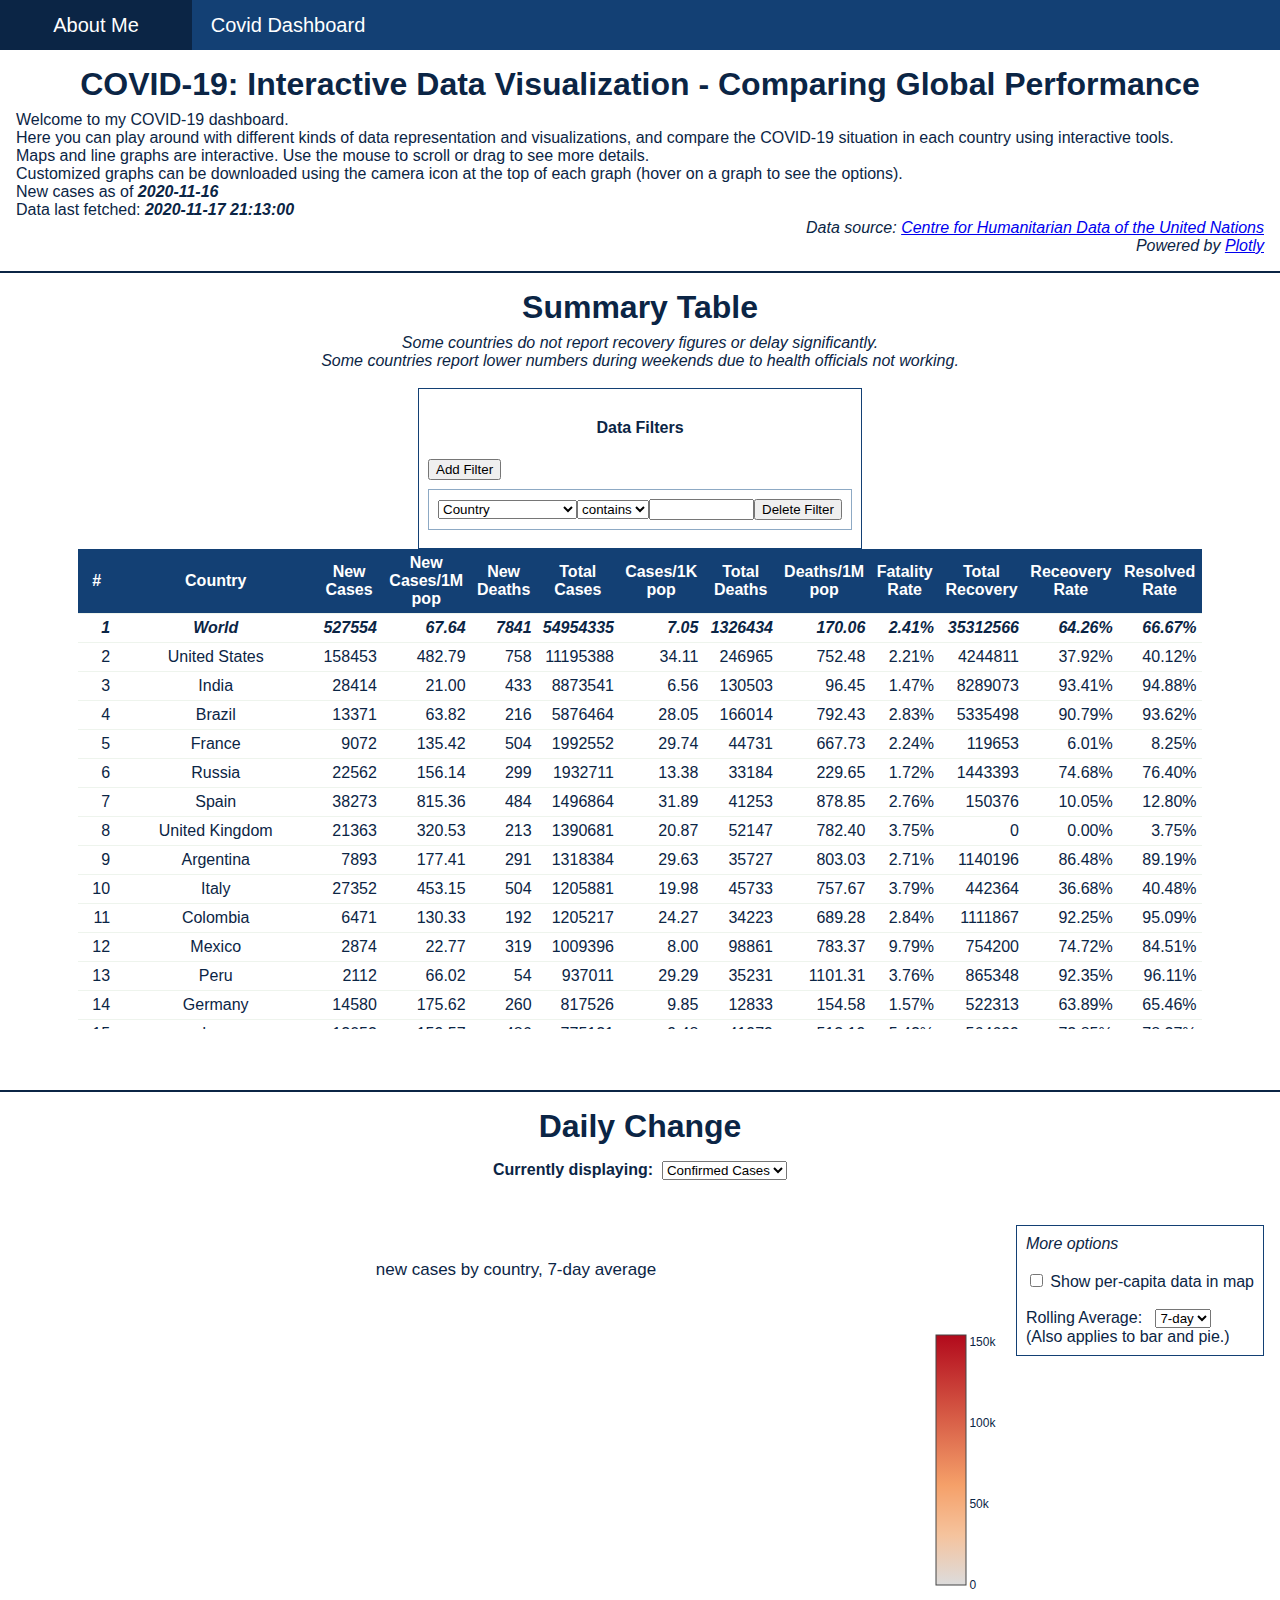
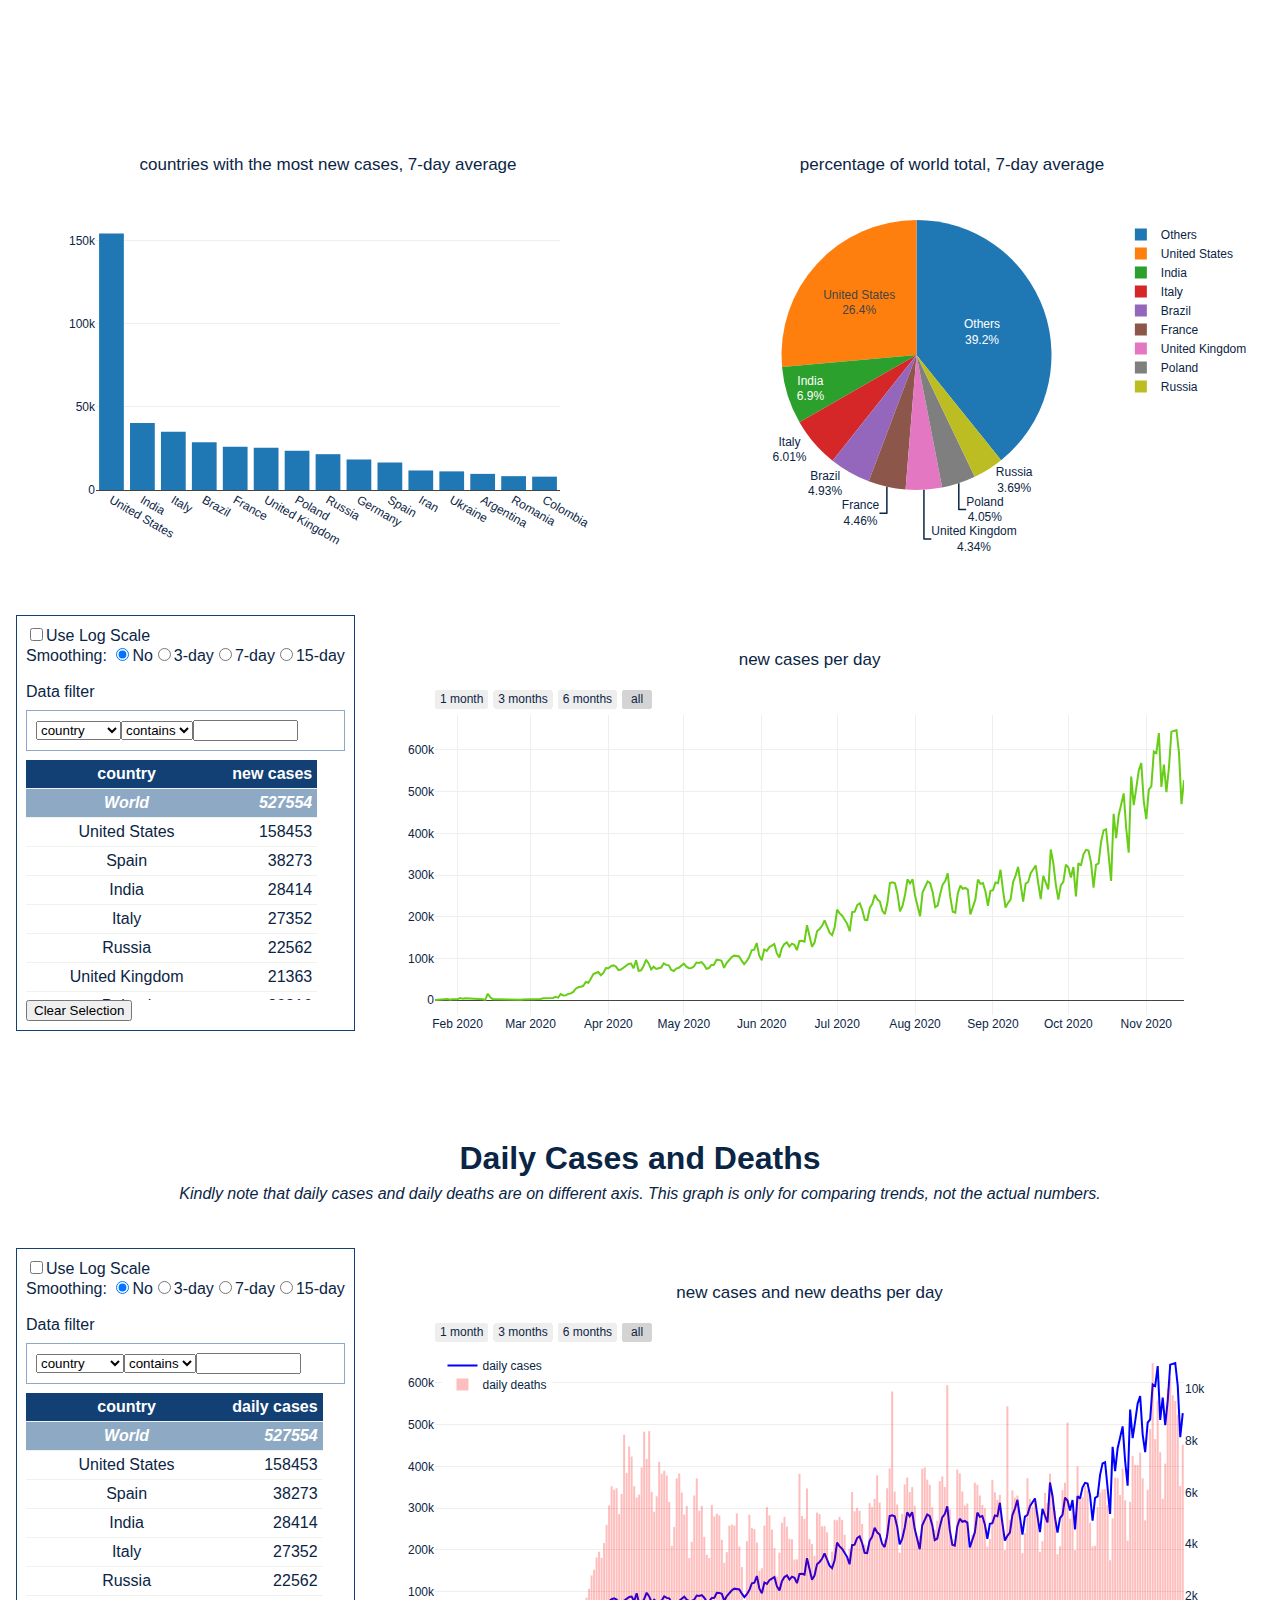
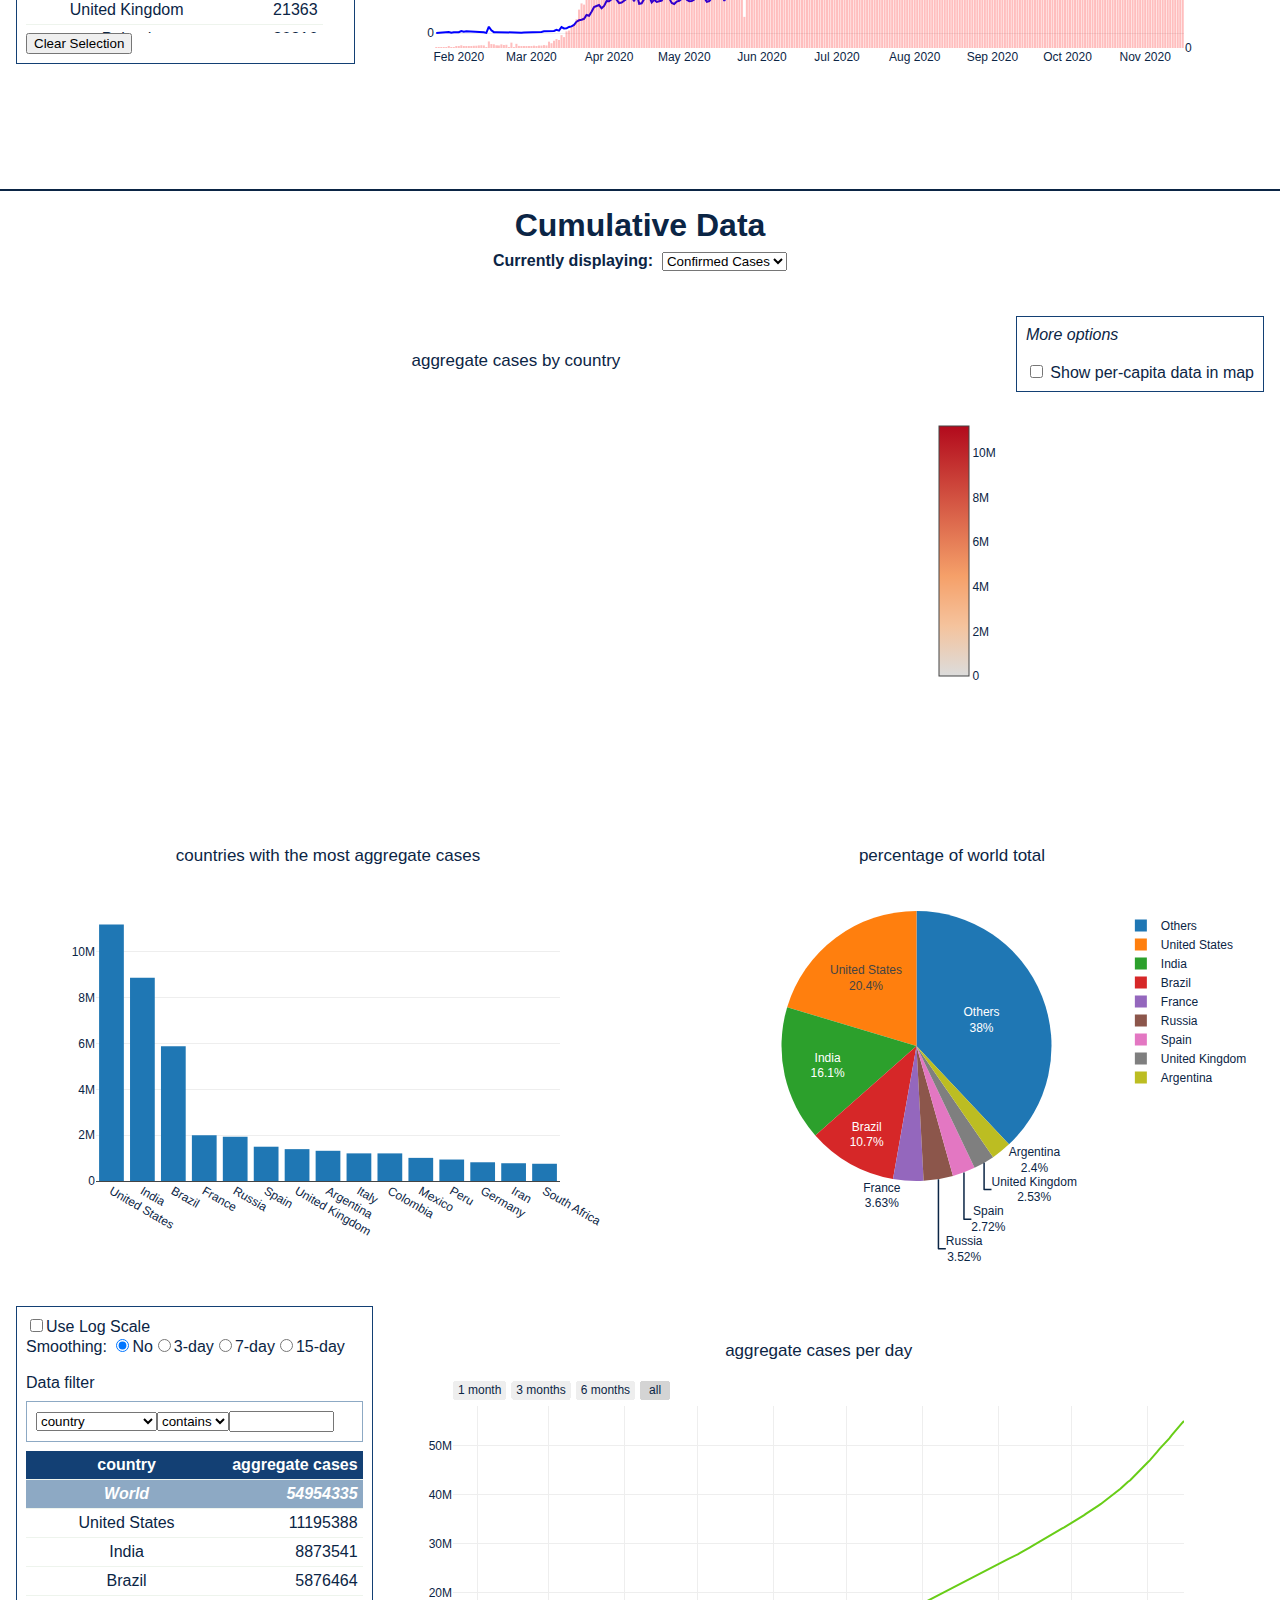
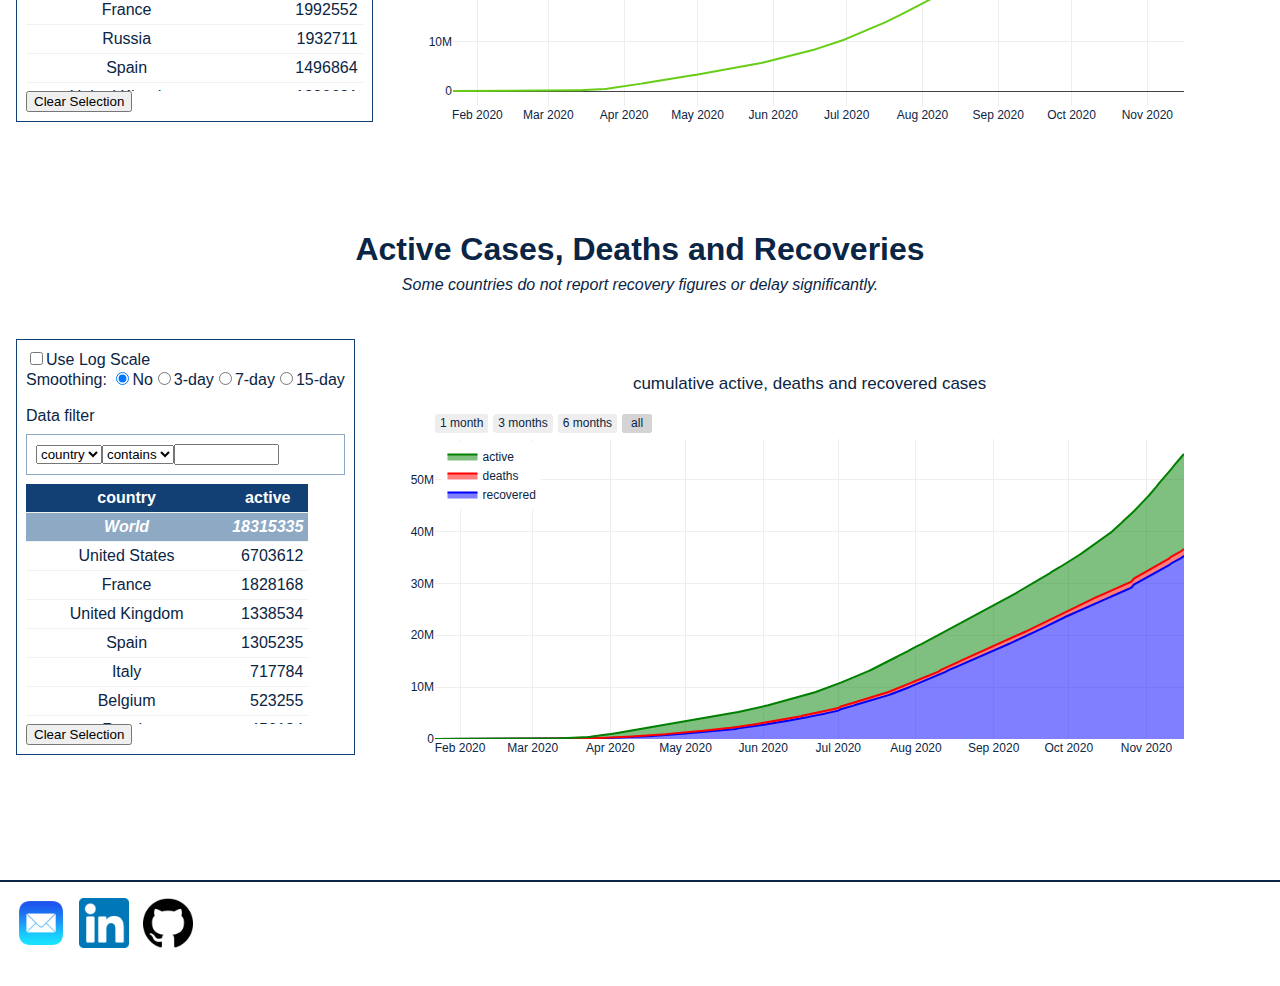
==== commit 31639e90: "Update cases+death graph" ====
--- a/index.html
+++ b/index.html
@@ -136,6 +136,9 @@
         </section>
 
         <h1 class='text-center'>Daily Cases and Deaths</h1>
+        <div class=' text-center text-italics''>
+            Kindly note that daily cases and daily deaths are on different axis. This graph is only for comparing trends, not the actual numbers. 
+        </div>
         <section class="plotting flex-display">
             <div class='graph-config' id='new-cases-multi-lines-graph-options'></div>
             <div class='flex-grow height480' id='new-cases-multi-lines'></div>
